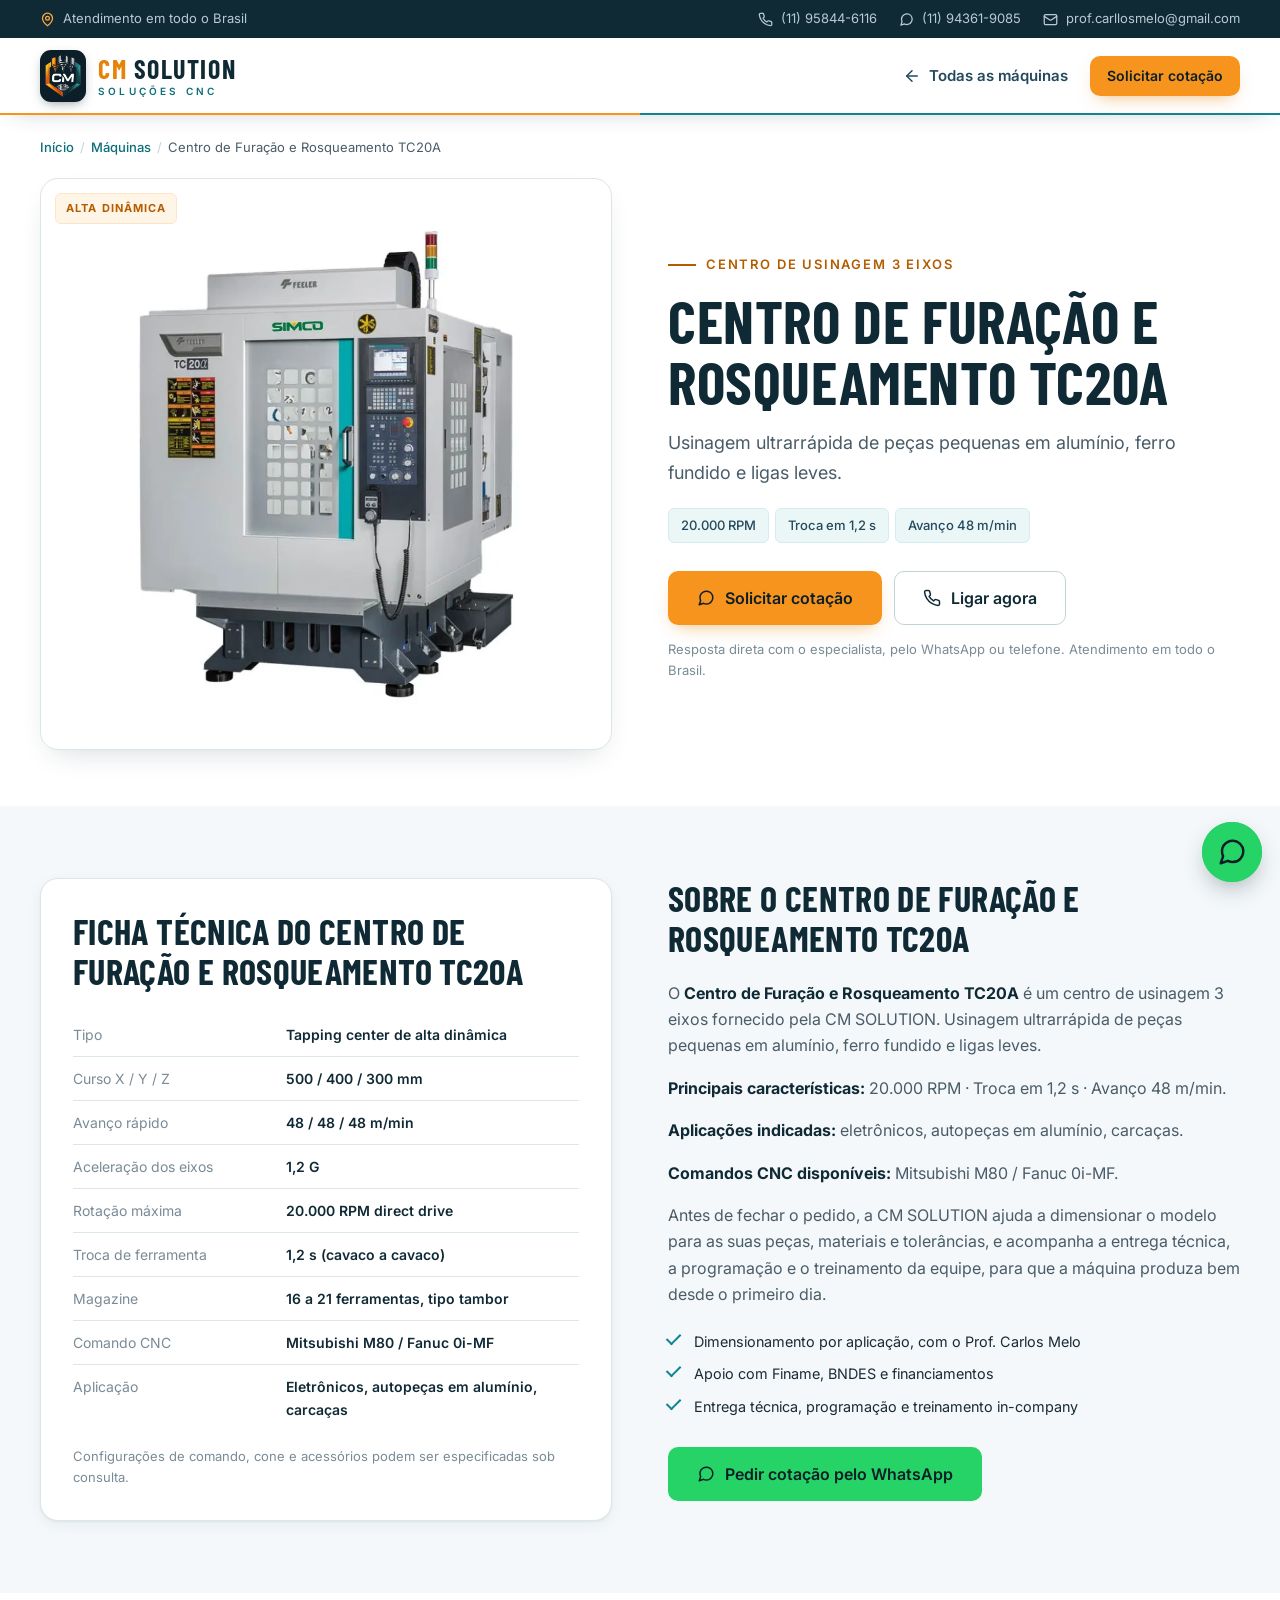
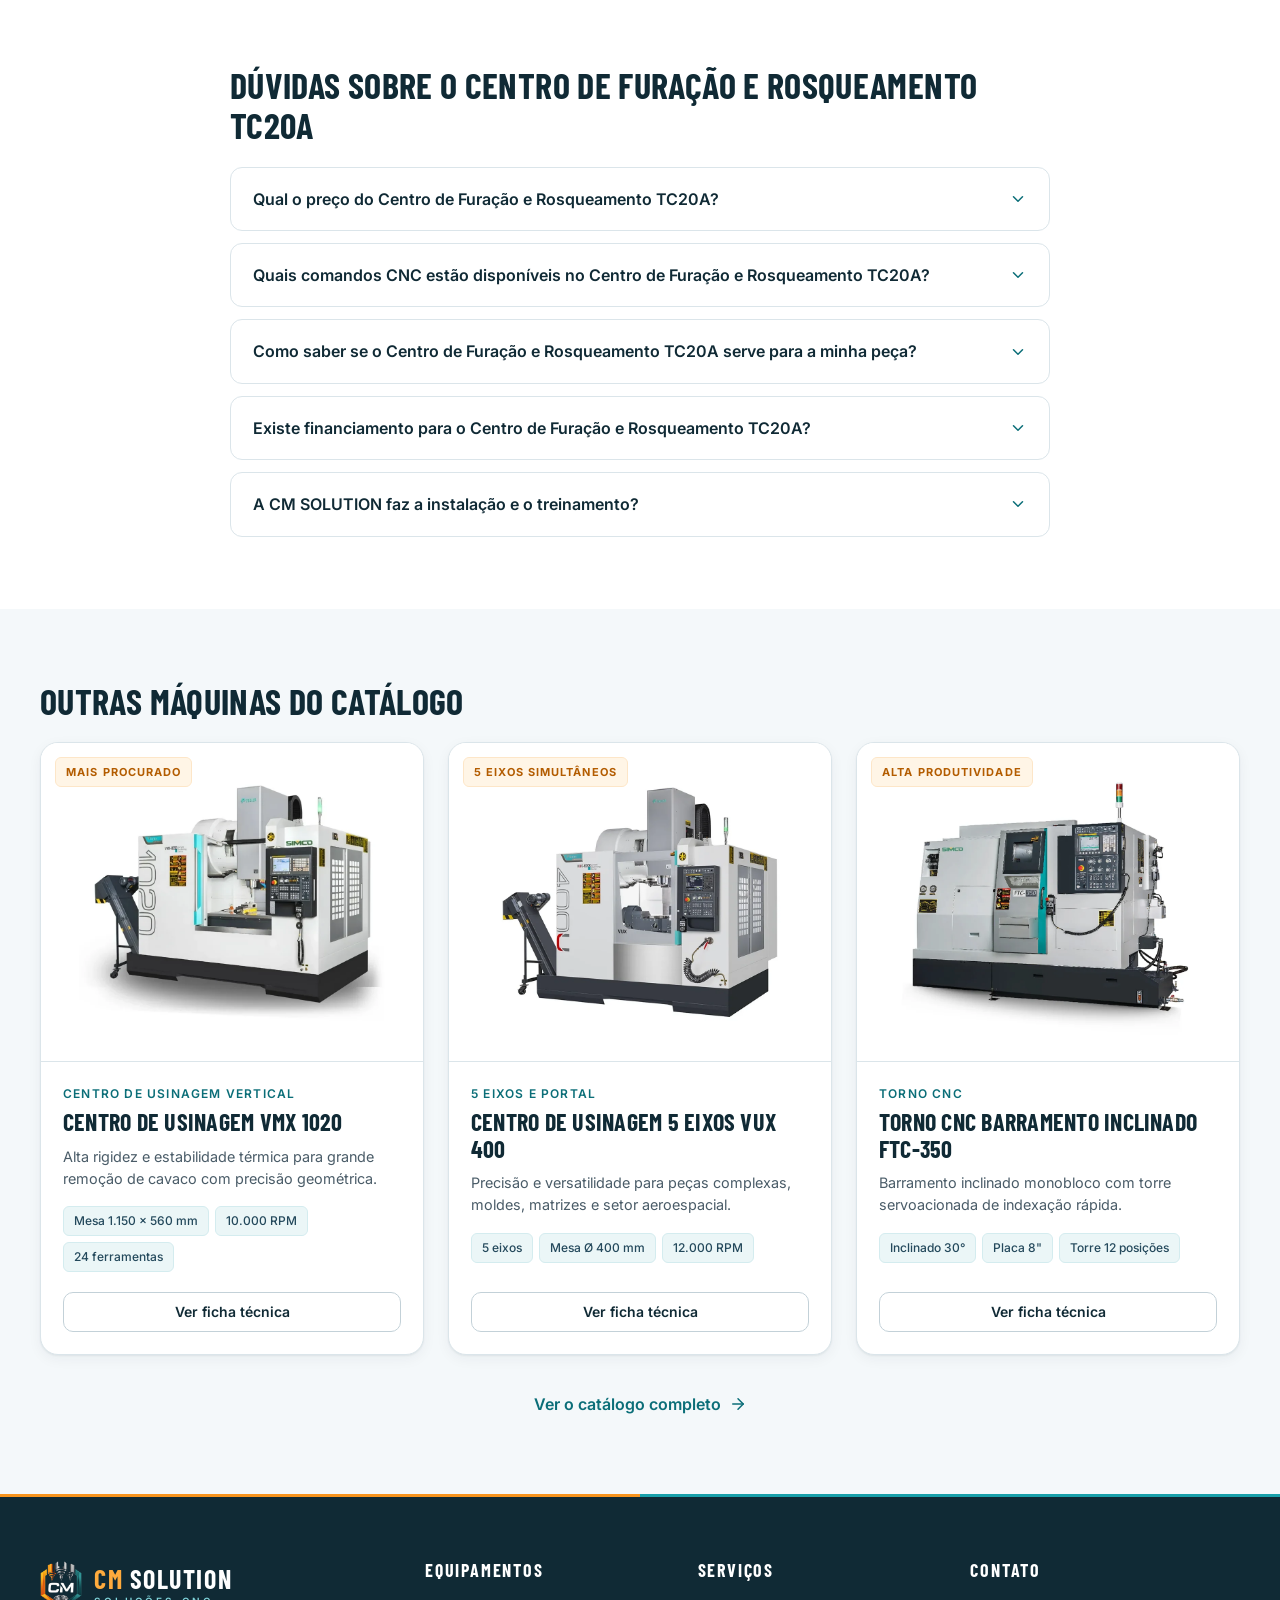
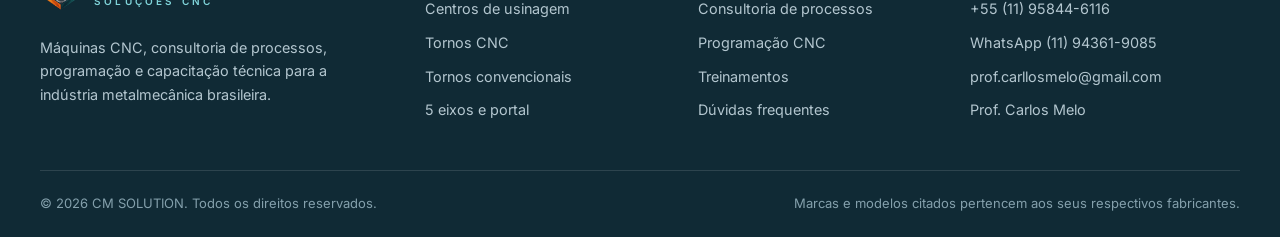
==== maquinas/centro-de-furacao-e-rosqueamento-tc20a.html @ 74f3232a "Adiciona SEO: páginas por máquina, sitemap, robots e canonical - Gera uma página por modelo em /maqu" ====
<!DOCTYPE html>
<html lang="pt-BR">
<head>
  <meta charset="utf-8">
  <meta name="viewport" content="width=device-width, initial-scale=1">
  <title>Centro de Furação e Rosqueamento TC20A: ficha técnica e cotação | CM SOLUTION</title>
  <meta name="description" content="Centro de Furação e Rosqueamento TC20A: Usinagem ultrarrápida de peças pequenas em alumínio, ferro fundido e ligas leves. 20.000 RPM, Troca em 1,2 s, Avanço…">
  <meta name="robots" content="index, follow, max-image-preview:large">
  <meta name="theme-color" content="#102A35">
  <link rel="canonical" href="https://cam-2-iota.vercel.app/maquinas/centro-de-furacao-e-rosqueamento-tc20a">

  <meta property="og:type" content="website">
  <meta property="og:locale" content="pt_BR">
  <meta property="og:site_name" content="CM SOLUTION">
  <meta property="og:url" content="https://cam-2-iota.vercel.app/maquinas/centro-de-furacao-e-rosqueamento-tc20a">
  <meta property="og:title" content="Centro de Furação e Rosqueamento TC20A: ficha técnica e cotação | CM SOLUTION">
  <meta property="og:description" content="Centro de Furação e Rosqueamento TC20A: Usinagem ultrarrápida de peças pequenas em alumínio, ferro fundido e ligas leves. 20.000 RPM, Troca em 1,2 s, Avanço…">
  <meta property="og:image" content="https://cam-2-iota.vercel.app/assets/img/brand/og-image.jpg">
  <meta property="og:image:width" content="1200">
  <meta property="og:image:height" content="630">
  <meta property="og:image:alt" content="Centro de Furação e Rosqueamento TC20A — CM SOLUTION">
  <meta name="twitter:card" content="summary_large_image">

  <link rel="icon" type="image/png" sizes="64x64" href="/assets/img/brand/favicon-64.png">
  <link rel="apple-touch-icon" href="/assets/img/brand/favicon.png">

  <link rel="preconnect" href="https://fonts.googleapis.com">
  <link rel="preconnect" href="https://fonts.gstatic.com" crossorigin>
  <link href="https://fonts.googleapis.com/css2?family=Barlow+Condensed:wght@600;700&family=Inter:wght@400;500;600;700&display=swap" rel="stylesheet">
  <link rel="stylesheet" href="/assets/css/style.css">
  <link rel="stylesheet" href="/assets/css/machine.css">

  <script type="application/ld+json">
{
  "@context": "https://schema.org",
  "@graph": [
    {
      "@type": "WebPage",
      "@id": "https://cam-2-iota.vercel.app/maquinas/centro-de-furacao-e-rosqueamento-tc20a#pagina",
      "url": "https://cam-2-iota.vercel.app/maquinas/centro-de-furacao-e-rosqueamento-tc20a",
      "name": "Centro de Furação e Rosqueamento TC20A: ficha técnica e cotação | CM SOLUTION",
      "description": "Centro de Furação e Rosqueamento TC20A: Usinagem ultrarrápida de peças pequenas em alumínio, ferro fundido e ligas leves. 20.000 RPM, Troca em 1,2 s, Avanço…",
      "inLanguage": "pt-BR",
      "isPartOf": {
        "@id": "https://cam-2-iota.vercel.app/#site"
      },
      "primaryImageOfPage": {
        "@type": "ImageObject",
        "url": "https://cam-2-iota.vercel.app/assets/img/machines/tc20a.webp",
        "caption": "Centro de Furação e Rosqueamento TC20A"
      },
      "breadcrumb": {
        "@id": "https://cam-2-iota.vercel.app/maquinas/centro-de-furacao-e-rosqueamento-tc20a#migalhas"
      }
    },
    {
      "@type": "BreadcrumbList",
      "@id": "https://cam-2-iota.vercel.app/maquinas/centro-de-furacao-e-rosqueamento-tc20a#migalhas",
      "itemListElement": [
        {
          "@type": "ListItem",
          "position": 1,
          "name": "Início",
          "item": "https://cam-2-iota.vercel.app/"
        },
        {
          "@type": "ListItem",
          "position": 2,
          "name": "Máquinas",
          "item": "https://cam-2-iota.vercel.app/#maquinas"
        },
        {
          "@type": "ListItem",
          "position": 3,
          "name": "Centro de Furação e Rosqueamento TC20A",
          "item": "https://cam-2-iota.vercel.app/maquinas/centro-de-furacao-e-rosqueamento-tc20a"
        }
      ]
    }
  ]
}
  </script>
</head>
<body>

  <svg width="0" height="0" style="position:absolute" aria-hidden="true" focusable="false">
    <defs>
      <symbol id="i-phone" viewBox="0 0 24 24"><path d="M22 16.92v3a2 2 0 0 1-2.18 2 19.79 19.79 0 0 1-8.63-3.07 19.5 19.5 0 0 1-6-6 19.79 19.79 0 0 1-3.07-8.67A2 2 0 0 1 4.11 2h3a2 2 0 0 1 2 1.72 12.84 12.84 0 0 0 .7 2.81 2 2 0 0 1-.45 2.11L8.09 9.91a16 16 0 0 0 6 6l1.27-1.27a2 2 0 0 1 2.11-.45 12.84 12.84 0 0 0 2.81.7A2 2 0 0 1 22 16.92z"/></symbol>
      <symbol id="i-mail" viewBox="0 0 24 24"><rect x="2" y="4" width="20" height="16" rx="2"/><path d="m22 7-8.97 5.7a1.94 1.94 0 0 1-2.06 0L2 7"/></symbol>
      <symbol id="i-chat" viewBox="0 0 24 24"><path d="M21 11.5a8.38 8.38 0 0 1-.9 3.8 8.5 8.5 0 0 1-7.6 4.7 8.38 8.38 0 0 1-3.8-.9L3 21l1.9-5.7a8.38 8.38 0 0 1-.9-3.8 8.5 8.5 0 0 1 4.7-7.6 8.38 8.38 0 0 1 3.8-.9h.5a8.48 8.48 0 0 1 8 8v.5z"/></symbol>
      <symbol id="i-arrow-right" viewBox="0 0 24 24"><line x1="5" y1="12" x2="19" y2="12"/><polyline points="12 5 19 12 12 19"/></symbol>
      <symbol id="i-arrow-left" viewBox="0 0 24 24"><line x1="19" y1="12" x2="5" y2="12"/><polyline points="12 19 5 12 12 5"/></symbol>
      <symbol id="i-arrow-up-right" viewBox="0 0 24 24"><line x1="7" y1="17" x2="17" y2="7"/><polyline points="7 7 17 7 17 17"/></symbol>
      <symbol id="i-check" viewBox="0 0 24 24"><polyline points="20 6 9 17 4 12"/></symbol>
      <symbol id="i-pin" viewBox="0 0 24 24"><path d="M20 10c0 6-8 12-8 12s-8-6-8-12a8 8 0 0 1 16 0Z"/><circle cx="12" cy="10" r="3"/></symbol>
      <symbol id="i-chevron-down" viewBox="0 0 24 24"><polyline points="6 9 12 15 18 9"/></symbol>
    </defs>
  </svg>

  <a class="skip-link" href="#conteudo">Ir para o conteúdo</a>

  <div class="topbar">
    <div class="container topbar__inner">
      <p class="topbar__tag"><svg class="icon"><use href="#i-pin"/></svg> Atendimento em todo o Brasil</p>
      <div class="topbar__links">
        <a href="tel:+5511958446116"><svg class="icon"><use href="#i-phone"/></svg> (11) 95844-6116</a>
        <a href="https://wa.me/5511943619085" target="_blank" rel="noopener"><svg class="icon"><use href="#i-chat"/></svg> (11) 94361-9085</a>
        <a href="mailto:prof.carllosmelo@gmail.com" class="topbar__mail"><svg class="icon"><use href="#i-mail"/></svg> prof.carllosmelo@gmail.com</a>
      </div>
    </div>
  </div>

  <header class="header is-scrolled">
    <div class="container header__inner">
      <a href="/" class="brand" aria-label="CM SOLUTION — página inicial">
          <img src="/assets/img/brand/logo-cm.png" alt="" class="brand__mark" width="42" height="49">
          <span class="brand__text">
            <span class="brand__name"><b>CM</b> SOLUTION</span>
            <span class="brand__sub">Soluções CNC</span>
          </span>
        </a>
      <div class="mp-header__actions">
        <a href="/#maquinas" class="mp-header__back"><svg class="icon"><use href="#i-arrow-left"/></svg> Todas as máquinas</a>
        <a href="https://wa.me/5511943619085?text=Ol%C3%A1!%20Vim%20pelo%20site%20da%20CM%20SOLUTION%20e%20gostaria%20de%20uma%20cota%C3%A7%C3%A3o%20do%20Centro%20de%20Fura%C3%A7%C3%A3o%20e%20Rosqueamento%20TC20A." target="_blank" rel="noopener" class="btn btn--primary btn--sm">Solicitar cotação</a>
      </div>
    </div>
  </header>

  <main id="conteudo">

    <section class="mp-hero">
      <div class="container">
        <nav class="crumbs" aria-label="Você está em">
          <ol>
            <li><a href="/">Início</a></li>
            <li><a href="/#maquinas">Máquinas</a></li>
            <li aria-current="page">Centro de Furação e Rosqueamento TC20A</li>
          </ol>
        </nav>

        <div class="mp-hero__grid">
          <div class="mp-hero__media">
            <span class="mc__badge">Alta dinâmica</span>
            <img src="/assets/img/machines/tc20a.webp" alt="Centro de Furação e Rosqueamento TC20A" width="900" height="900" fetchpriority="high">
          </div>

          <div class="mp-hero__info">
            <p class="eyebrow">Centro de usinagem 3 eixos</p>
            <h1 class="mp-title">Centro de Furação e Rosqueamento TC20A</h1>
            <p class="mp-lead">Usinagem ultrarrápida de peças pequenas em alumínio, ferro fundido e ligas leves.</p>
            <ul class="mc__chips mp-chips"><li>20.000 RPM</li><li>Troca em 1,2 s</li><li>Avanço 48 m/min</li></ul>

            <div class="mp-actions">
              <a href="https://wa.me/5511943619085?text=Ol%C3%A1!%20Vim%20pelo%20site%20da%20CM%20SOLUTION%20e%20gostaria%20de%20uma%20cota%C3%A7%C3%A3o%20do%20Centro%20de%20Fura%C3%A7%C3%A3o%20e%20Rosqueamento%20TC20A." target="_blank" rel="noopener" class="btn btn--primary btn--lg"><svg class="icon"><use href="#i-chat"/></svg> Solicitar cotação</a>
              <a href="tel:+5511958446116" class="btn btn--ghost btn--lg"><svg class="icon"><use href="#i-phone"/></svg> Ligar agora</a>
            </div>
            <p class="mp-note">Resposta direta com o especialista, pelo WhatsApp ou telefone. Atendimento em todo o Brasil.</p>
          </div>
        </div>
      </div>
    </section>

    <section class="section section--light mp-section">
      <div class="container mp-cols">
        <div class="mp-specs">
          <h2 class="mp-h2">Ficha técnica do Centro de Furação e Rosqueamento TC20A</h2>
          <table class="specs mp-table">
            <caption class="sr-only">Especificações técnicas do Centro de Furação e Rosqueamento TC20A</caption>
            <tbody>
              <tr><th scope="row">Tipo</th><td>Tapping center de alta dinâmica</td></tr>
              <tr><th scope="row">Curso X / Y / Z</th><td>500 / 400 / 300 mm</td></tr>
              <tr><th scope="row">Avanço rápido</th><td>48 / 48 / 48 m/min</td></tr>
              <tr><th scope="row">Aceleração dos eixos</th><td>1,2 G</td></tr>
              <tr><th scope="row">Rotação máxima</th><td>20.000 RPM direct drive</td></tr>
              <tr><th scope="row">Troca de ferramenta</th><td>1,2 s (cavaco a cavaco)</td></tr>
              <tr><th scope="row">Magazine</th><td>16 a 21 ferramentas, tipo tambor</td></tr>
              <tr><th scope="row">Comando CNC</th><td>Mitsubishi M80 / Fanuc 0i-MF</td></tr>
              <tr><th scope="row">Aplicação</th><td>Eletrônicos, autopeças em alumínio, carcaças</td></tr>
            </tbody>
          </table>
          <p class="mp-note">Configurações de comando, cone e acessórios podem ser especificadas sob consulta.</p>
        </div>

        <div class="mp-about">
          <h2 class="mp-h2">Sobre o Centro de Furação e Rosqueamento TC20A</h2>
          <p>O <strong>Centro de Furação e Rosqueamento TC20A</strong> é um centro de usinagem 3 eixos fornecido pela CM SOLUTION. Usinagem ultrarrápida de peças pequenas em alumínio, ferro fundido e ligas leves.</p>
          <p><strong>Principais características:</strong> 20.000 RPM · Troca em 1,2 s · Avanço 48 m/min.</p>
          <p><strong>Aplicações indicadas:</strong> eletrônicos, autopeças em alumínio, carcaças.</p>
          <p><strong>Comandos CNC disponíveis:</strong> Mitsubishi M80 / Fanuc 0i-MF.</p>
          <p>Antes de fechar o pedido, a CM SOLUTION ajuda a dimensionar o modelo para as suas peças, materiais e tolerâncias, e acompanha a entrega técnica, a programação e o treinamento da equipe, para que a máquina produza bem desde o primeiro dia.</p>
          <ul class="ticks mp-ticks">
            <li>Dimensionamento por aplicação, com o Prof. Carlos Melo</li>
            <li>Apoio com Finame, BNDES e financiamentos</li>
            <li>Entrega técnica, programação e treinamento in-company</li>
          </ul>
          <a href="https://wa.me/5511943619085?text=Ol%C3%A1!%20Vim%20pelo%20site%20da%20CM%20SOLUTION%20e%20gostaria%20de%20uma%20cota%C3%A7%C3%A3o%20do%20Centro%20de%20Fura%C3%A7%C3%A3o%20e%20Rosqueamento%20TC20A." target="_blank" rel="noopener" class="btn btn--whatsapp btn--lg"><svg class="icon"><use href="#i-chat"/></svg> Pedir cotação pelo WhatsApp</a>
        </div>
      </div>
    </section>

    <section class="section section--white mp-section">
      <div class="container container--narrow">
        <h2 class="mp-h2">Dúvidas sobre o Centro de Furação e Rosqueamento TC20A</h2>
        <div class="mp-faq">
          <details>
            <summary><span>Qual o preço do Centro de Furação e Rosqueamento TC20A?</span><svg class="icon"><use href="#i-chevron-down"/></svg></summary>
            <p>O valor depende do comando CNC, dos acessórios e das condições comerciais escolhidas. Peça a cotação pelo WhatsApp e enviamos a proposta para a configuração que você precisa.</p>
          </details>
          <details>
            <summary><span>Quais comandos CNC estão disponíveis no Centro de Furação e Rosqueamento TC20A?</span><svg class="icon"><use href="#i-chevron-down"/></svg></summary>
            <p>Mitsubishi M80 / Fanuc 0i-MF. Ajudamos a escolher o comando mais adequado à sua aplicação e à equipe que vai operar a máquina.</p>
          </details>
          <details>
            <summary><span>Como saber se o Centro de Furação e Rosqueamento TC20A serve para a minha peça?</span><svg class="icon"><use href="#i-chevron-down"/></svg></summary>
            <p>Envie o tamanho e o peso da peça, o material e as tolerâncias. Analisamos o seu portfólio e indicamos se este é o modelo ideal ou se outro do catálogo atende melhor.</p>
          </details>
          <details>
            <summary><span>Existe financiamento para o Centro de Furação e Rosqueamento TC20A?</span><svg class="icon"><use href="#i-chevron-down"/></svg></summary>
            <p>Auxiliamos no direcionamento para linhas como Finame, Cartão BNDES e leasing, conforme as condições vigentes.</p>
          </details>
          <details>
            <summary><span>A CM SOLUTION faz a instalação e o treinamento?</span><svg class="icon"><use href="#i-chevron-down"/></svg></summary>
            <p>Sim. Orientamos a infraestrutura civil e elétrica, acompanhamos o nivelamento e fazemos a entrega técnica presencial, usinando a primeira peça de validação. Também oferecemos treinamento de operação e programação para a sua equipe.</p>
          </details>
        </div>
      </div>
    </section>

    <section class="section section--light mp-section">
      <div class="container">
        <h2 class="mp-h2">Outras máquinas do catálogo</h2>
        <div class="mp-related">
        <article class="mc">
          <a class="mc__media" href="/maquinas/centro-de-usinagem-vmx-1020" aria-label="Ver Centro de Usinagem VMX 1020">
            <span class="mc__badge">Mais procurado</span>
            <img src="/assets/img/machines/vmx1020.webp" alt="Centro de Usinagem VMX 1020" loading="lazy" width="900" height="900">
          </a>
          <div class="mc__body">
            <p class="mc__cat">Centro de usinagem vertical</p>
            <h3 class="mc__name"><a href="/maquinas/centro-de-usinagem-vmx-1020">Centro de Usinagem VMX 1020</a></h3>
            <p class="mc__tag">Alta rigidez e estabilidade térmica para grande remoção de cavaco com precisão geométrica.</p>
            <ul class="mc__chips"><li>Mesa 1.150 × 560 mm</li><li>10.000 RPM</li><li>24 ferramentas</li></ul>
            <div class="mc__actions">
              <a class="btn btn--outline btn--sm" href="/maquinas/centro-de-usinagem-vmx-1020">Ver ficha técnica</a>
            </div>
          </div>
        </article>
        <article class="mc">
          <a class="mc__media" href="/maquinas/centro-de-usinagem-5-eixos-vux-400" aria-label="Ver Centro de Usinagem 5 Eixos VUX 400">
            <span class="mc__badge">5 eixos simultâneos</span>
            <img src="/assets/img/machines/vux400.webp" alt="Centro de Usinagem 5 Eixos VUX 400" loading="lazy" width="900" height="900">
          </a>
          <div class="mc__body">
            <p class="mc__cat">5 eixos e portal</p>
            <h3 class="mc__name"><a href="/maquinas/centro-de-usinagem-5-eixos-vux-400">Centro de Usinagem 5 Eixos VUX 400</a></h3>
            <p class="mc__tag">Precisão e versatilidade para peças complexas, moldes, matrizes e setor aeroespacial.</p>
            <ul class="mc__chips"><li>5 eixos</li><li>Mesa Ø 400 mm</li><li>12.000 RPM</li></ul>
            <div class="mc__actions">
              <a class="btn btn--outline btn--sm" href="/maquinas/centro-de-usinagem-5-eixos-vux-400">Ver ficha técnica</a>
            </div>
          </div>
        </article>
        <article class="mc">
          <a class="mc__media" href="/maquinas/torno-cnc-barramento-inclinado-ftc-350" aria-label="Ver Torno CNC Barramento Inclinado FTC-350">
            <span class="mc__badge">Alta produtividade</span>
            <img src="/assets/img/machines/ftc350.webp" alt="Torno CNC Barramento Inclinado FTC-350" loading="lazy" width="900" height="900">
          </a>
          <div class="mc__body">
            <p class="mc__cat">Torno CNC</p>
            <h3 class="mc__name"><a href="/maquinas/torno-cnc-barramento-inclinado-ftc-350">Torno CNC Barramento Inclinado FTC-350</a></h3>
            <p class="mc__tag">Barramento inclinado monobloco com torre servoacionada de indexação rápida.</p>
            <ul class="mc__chips"><li>Inclinado 30°</li><li>Placa 8&quot;</li><li>Torre 12 posições</li></ul>
            <div class="mc__actions">
              <a class="btn btn--outline btn--sm" href="/maquinas/torno-cnc-barramento-inclinado-ftc-350">Ver ficha técnica</a>
            </div>
          </div>
        </article>
        </div>
        <p class="mp-all"><a class="link-btn" href="/#maquinas">Ver o catálogo completo <svg class="icon"><use href="#i-arrow-right"/></svg></a></p>
      </div>
    </section>
  </main>

  <footer class="footer">
    <div class="container footer__grid">
      <div class="footer__brand">
        <a href="/" class="brand" aria-label="CM SOLUTION — página inicial">
          <img src="/assets/img/brand/logo-cm.png" alt="" class="brand__mark" width="42" height="49">
          <span class="brand__text">
            <span class="brand__name"><b>CM</b> SOLUTION</span>
            <span class="brand__sub">Soluções CNC</span>
          </span>
        </a>
        <p>Máquinas CNC, consultoria de processos, programação e capacitação técnica para a indústria metalmecânica brasileira.</p>
      </div>

      <nav class="footer__col" aria-label="Equipamentos">
        <h4>Equipamentos</h4>
        <a href="/#maquinas">Centros de usinagem</a>
        <a href="/#maquinas">Tornos CNC</a>
        <a href="/#maquinas">Tornos convencionais</a>
        <a href="/#maquinas">5 eixos e portal</a>
      </nav>

      <nav class="footer__col" aria-label="Serviços">
        <h4>Serviços</h4>
        <a href="/#servicos">Consultoria de processos</a>
        <a href="/#servicos">Programação CNC</a>
        <a href="/#servicos">Treinamentos</a>
        <a href="/#faq">Dúvidas frequentes</a>
      </nav>

      <div class="footer__col">
        <h4>Contato</h4>
        <a href="tel:+5511958446116">+55 (11) 95844-6116</a>
        <a href="https://wa.me/5511943619085" target="_blank" rel="noopener">WhatsApp (11) 94361-9085</a>
        <a href="mailto:prof.carllosmelo@gmail.com">prof.carllosmelo@gmail.com</a>
        <span>Prof. Carlos Melo</span>
      </div>
    </div>

    <div class="container footer__bottom">
      <p>© 2026 CM SOLUTION. Todos os direitos reservados.</p>
      <p>Marcas e modelos citados pertencem aos seus respectivos fabricantes.</p>
    </div>
  </footer>

  <a href="https://wa.me/5511943619085?text=Ol%C3%A1!%20Vim%20pelo%20site%20da%20CM%20SOLUTION%20e%20gostaria%20de%20uma%20cota%C3%A7%C3%A3o%20do%20Centro%20de%20Fura%C3%A7%C3%A3o%20e%20Rosqueamento%20TC20A." target="_blank" rel="noopener" class="fab fab--wa" aria-label="Falar no WhatsApp sobre o Centro de Furação e Rosqueamento TC20A">
    <svg class="icon icon--xl"><use href="#i-chat"/></svg>
  </a>
</body>
</html>
---- assets/css/style.css ----
/* ==========================================================================
   CM SOLUTION — folha de estilos (tema claro)
   Sumário
   1. Tokens (cores do logotipo)   6. Hero e destaques
   2. Base e utilitários           7. Linhas e catálogo
   3. Botões                       8. Serviços e processo
   4. Topbar e cabeçalho           9. Simulador, sobre, FAQ
   5. Seções                      10. Contato, rodapé, modal, extras
   ========================================================================== */

/* 1. TOKENS ---------------------------------------------------------------- */
:root {
  /* azul-marinho suave (substitui o preto) */
  --navy-950: #0c1f28;
  --navy-900: #102a35;
  --navy-800: #17384a;
  --navy-700: #24495c;

  /* azul-petróleo do logotipo: cor principal */
  --teal-700: #0b6e78;
  --teal-600: #0f8590;
  --teal-500: #18a0aa;
  --teal-300: #7fd3d9;
  --teal-100: #d4ecef;
  --teal-50: #ebf6f7;

  /* laranja do logotipo: destaque e chamadas */
  --orange-500: #f7941d;
  --orange-400: #ffab3d;
  --orange-600: #e58208;
  --orange-700: #b35c00;   /* texto laranja sobre fundo claro (AA) */
  --orange-100: #fde6c8;
  --orange-50: #fff5e6;

  /* superfícies e textos */
  --white: #ffffff;
  --mist: #f4f8fa;
  --mist-2: #eaf1f4;
  --line: #dbe5ea;
  --line-strong: #c3d1d8;
  --text: #1b2b36;
  --text-soft: #4a5c68;
  --text-mute: #7a8b96;
  --wa: #25d366;

  --font-display: "Barlow Condensed", "Arial Narrow", Impact, sans-serif;
  --font-body: "Inter", system-ui, -apple-system, "Segoe UI", Roboto, Arial, sans-serif;

  --radius: 12px;
  --radius-lg: 18px;
  --shadow-sm: 0 1px 2px rgba(16, 42, 53, .06), 0 4px 14px rgba(16, 42, 53, .05);
  --shadow-md: 0 12px 30px -14px rgba(16, 42, 53, .22);
  --shadow-lg: 0 28px 60px -28px rgba(16, 42, 53, .35);

  --gutter: 20px;
  --header-h: 76px;
}

/* 2. BASE ------------------------------------------------------------------ */
*, *::before, *::after { box-sizing: border-box; margin: 0; padding: 0; }
[hidden] { display: none !important; }

html { overflow-x: clip; scroll-behavior: smooth; scroll-padding-top: calc(var(--header-h) + 12px); -webkit-text-size-adjust: 100%; }

body {
  font-family: var(--font-body);
  font-size: 1rem;
  line-height: 1.65;
  color: var(--text);
  background: var(--white);
  -webkit-font-smoothing: antialiased;
  overflow-x: clip;
}
body.is-locked { overflow: hidden; }

img { display: block; max-width: 100%; height: auto; }
a { color: inherit; text-decoration: none; }
ul, ol { list-style: none; }
button, input, select, textarea { font: inherit; color: inherit; }
button { cursor: pointer; background: none; border: 0; }
h1, h2, h3, h4 { line-height: 1.1; }

:focus-visible { outline: 3px solid var(--teal-500); outline-offset: 3px; border-radius: 4px; }

.container { width: min(1200px, 100% - var(--gutter) * 2); margin-inline: auto; }
.container--narrow { width: min(820px, 100% - var(--gutter) * 2); }

.icon { width: 18px; height: 18px; flex: none; fill: none; stroke: currentColor; stroke-width: 2; stroke-linecap: round; stroke-linejoin: round; }
.icon--lg { width: 22px; height: 22px; }
.icon--xl { width: 30px; height: 30px; }

.sr-only { position: absolute; width: 1px; height: 1px; overflow: hidden; clip: rect(0 0 0 0); white-space: nowrap; }
.skip-link { position: absolute; left: 12px; top: -60px; z-index: 200; background: var(--orange-500); color: var(--navy-950); padding: 10px 16px; border-radius: 8px; font-weight: 600; }
.skip-link:focus { top: 12px; }

.eyebrow {
  display: inline-flex; align-items: center; gap: 10px;
  font-size: .8125rem; font-weight: 600; letter-spacing: .14em; text-transform: uppercase;
  color: var(--orange-700);
}
.eyebrow::before { content: ""; width: 28px; height: 2px; background: currentColor; }

.h2 {
  font-family: var(--font-display); font-weight: 700; text-transform: uppercase; letter-spacing: .01em;
  font-size: clamp(2rem, 1.4rem + 2.6vw, 3.25rem); color: var(--navy-900); margin-top: 12px;
}
.h2 span { color: var(--teal-700); }

.lead { font-size: 1.0625rem; color: var(--text-soft); max-width: 56ch; }

/* 3. BOTÕES ---------------------------------------------------------------- */
.btn {
  display: inline-flex; align-items: center; justify-content: center; gap: 10px;
  min-height: 48px; padding: 0 22px; border-radius: 10px; border: 1.5px solid transparent;
  font-weight: 600; font-size: .9375rem; line-height: 1; white-space: nowrap;
  transition: background-color .2s, border-color .2s, color .2s, transform .2s, box-shadow .2s;
}
.btn:active { transform: translateY(1px); }
.btn--lg { min-height: 54px; padding: 0 28px; font-size: 1rem; }
.btn--sm { min-height: 40px; padding: 0 16px; font-size: .875rem; }
.btn--block { width: 100%; }

.btn--primary { background: var(--orange-500); color: var(--navy-950); box-shadow: 0 8px 18px -8px rgba(229, 130, 8, .55); }
.btn--primary:hover { background: var(--orange-400); }

.btn--ghost { border-color: var(--line-strong); color: var(--navy-900); background: var(--white); }
.btn--ghost:hover { border-color: var(--teal-600); color: var(--teal-700); }

.btn--outline { border-color: var(--line-strong); color: var(--navy-900); background: var(--white); }
.btn--outline:hover { border-color: var(--teal-600); color: var(--teal-700); background: var(--teal-50); }

.btn--whatsapp { background: var(--wa); color: var(--navy-950); }
.btn--whatsapp:hover { background: #3ee17c; }

.link-btn { display: inline-flex; align-items: center; gap: 8px; font-weight: 600; color: var(--teal-700); padding: 4px 0; border-bottom: 1.5px solid transparent; transition: border-color .2s, color .2s; }
.link-btn:hover { border-color: var(--teal-700); }

/* 4. TOPBAR E CABEÇALHO ---------------------------------------------------- */
.topbar { background: var(--navy-900); color: #b8cad3; font-size: .8125rem; }
.topbar__inner { display: flex; justify-content: space-between; align-items: center; gap: 16px; min-height: 38px; }
.topbar__tag, .topbar__links a { display: inline-flex; align-items: center; gap: 8px; }
.topbar__tag .icon { color: var(--orange-400); width: 15px; height: 15px; }
.topbar__links { display: flex; gap: 22px; }
.topbar__links a { white-space: nowrap; }
.topbar__links a:hover { color: var(--white); }
.topbar__links .icon { width: 15px; height: 15px; }

.header { position: sticky; top: 0; z-index: 100; background: rgba(255, 255, 255, .94); backdrop-filter: blur(12px); -webkit-backdrop-filter: blur(12px); border-bottom: 1px solid var(--line); transition: box-shadow .3s; }
.header.is-scrolled { box-shadow: 0 8px 24px -14px rgba(16, 42, 53, .3); }
.header::after { content: ""; position: absolute; left: 0; right: 0; bottom: -1px; height: 2px; background: linear-gradient(90deg, var(--orange-500) 0 50%, var(--teal-600) 50% 100%); opacity: 0; transition: opacity .3s; }
.header.is-scrolled::after { opacity: 1; }
.header__inner { display: flex; align-items: center; justify-content: space-between; min-height: var(--header-h); gap: 24px; }

.brand { display: inline-flex; align-items: center; gap: 12px; }
/* o logotipo original tem fundo preto: fica num selo escuro sobre o cabeçalho claro */
.brand__mark { width: 46px; height: auto; padding: 5px; background: var(--navy-950); border-radius: 11px; box-shadow: 0 4px 12px -4px rgba(12, 31, 40, .5); }
.brand__text { display: flex; flex-direction: column; line-height: 1; }
.brand__name { font-family: var(--font-display); font-weight: 700; font-size: 1.625rem; letter-spacing: .06em; color: var(--navy-900); }
.brand__name b { color: var(--orange-600); font-weight: 700; }
.brand__sub { font-size: .625rem; letter-spacing: .32em; text-transform: uppercase; color: var(--teal-700); margin-top: 4px; font-weight: 600; }

.nav { display: flex; align-items: center; gap: 4px; }
.nav__link { position: relative; padding: 10px 14px; font-size: .9375rem; font-weight: 500; color: var(--text-soft); transition: color .2s; }
.nav__link::after { content: ""; position: absolute; left: 14px; right: 14px; bottom: 4px; height: 2px; background: var(--orange-500); transform: scaleX(0); transform-origin: left; transition: transform .25s; }
.nav__link:hover, .nav__link.is-active { color: var(--navy-900); }
.nav__link:hover::after, .nav__link.is-active::after { transform: scaleX(1); }
.nav__cta { margin-left: 14px; min-height: 42px; padding: 0 18px; font-size: .875rem; }

.burger { display: none; width: 46px; height: 46px; border-radius: 10px; border: 1px solid var(--line-strong); color: var(--navy-900); align-items: center; justify-content: center; }
.burger__close { display: none; }
.burger[aria-expanded="true"] .burger__open { display: none; }
.burger[aria-expanded="true"] .burger__close { display: block; }

/* 5. SEÇÕES ---------------------------------------------------------------- */
.section { padding: 96px 0; position: relative; }
.section--white { background: var(--white); }
.section--light { background: var(--mist); }
.section--tint { background: var(--teal-50); }

.section-head { margin-bottom: 48px; }
.section-head .lead { margin-top: 16px; }
.section-head--split { display: grid; grid-template-columns: 1.2fr 1fr; gap: 48px; align-items: end; }
.section-head--split .lead { margin-top: 0; justify-self: end; }
.section-head--center { text-align: center; }
.section-head--center .lead { margin-inline: auto; }

/* 6. HERO E DESTAQUES ------------------------------------------------------ */
.hero {
  position: relative; overflow: hidden; color: var(--text);
  background:
    radial-gradient(800px 460px at 90% 0%, rgba(24, 160, 170, .16), transparent 62%),
    radial-gradient(700px 420px at 0% 100%, rgba(247, 148, 29, .13), transparent 62%),
    linear-gradient(180deg, #eef6f8 0%, #f8fbfc 100%);
  padding: 72px 0 140px;
}
.hero::before { /* malha técnica discreta */
  content: ""; position: absolute; inset: 0; pointer-events: none;
  background-image: linear-gradient(rgba(16, 42, 53, .06) 1px, transparent 1px), linear-gradient(90deg, rgba(16, 42, 53, .06) 1px, transparent 1px);
  background-size: 64px 64px;
  -webkit-mask-image: radial-gradient(ellipse at 75% 40%, #000 0%, transparent 70%);
  mask-image: radial-gradient(ellipse at 75% 40%, #000 0%, transparent 70%);
}
.hero__grid { position: relative; display: grid; grid-template-columns: 1.05fr 1fr; gap: 64px; align-items: center; }
.hero__title { font-family: var(--font-display); font-weight: 700; text-transform: uppercase; letter-spacing: .005em; font-size: clamp(2.6rem, 1.6rem + 4.2vw, 5rem); line-height: 1; margin: 18px 0 22px; color: var(--navy-900); }
.hero__title span { color: var(--teal-700); }
.hero__lead { color: var(--text-soft); font-size: 1.125rem; max-width: 52ch; }
.hero__actions { display: flex; flex-wrap: wrap; gap: 14px; margin: 34px 0 30px; }
.hero__proof { display: flex; flex-wrap: wrap; gap: 10px 26px; font-size: .9375rem; color: var(--text-soft); }
.hero__proof li { display: inline-flex; align-items: center; gap: 8px; }
.hero__proof .icon { color: var(--teal-600); stroke-width: 2.6; }

.hero__visual { position: relative; padding: 18px; }
.hero__visual::before, .hero__visual::after { content: ""; position: absolute; width: 90px; height: 90px; pointer-events: none; }
.hero__visual::before { top: 0; left: 0; border-top: 3px solid var(--orange-500); border-left: 3px solid var(--orange-500); border-top-left-radius: 14px; }
.hero__visual::after { right: 0; bottom: 0; border-bottom: 3px solid var(--teal-600); border-right: 3px solid var(--teal-600); border-bottom-right-radius: 14px; }

.showcase { position: relative; background: var(--white); border-radius: var(--radius-lg); overflow: hidden; box-shadow: var(--shadow-lg); border: 1px solid var(--line); cursor: pointer; }
.showcase img { width: 100%; aspect-ratio: 1 / .86; object-fit: contain; padding: 8px 12px 0; transition: transform .5s cubic-bezier(.2, .7, .2, 1); }
.showcase:hover img { transform: scale(1.03); }
.showcase__tag { position: absolute; top: 16px; left: 16px; z-index: 2; background: var(--orange-50); color: var(--orange-700); border: 1px solid var(--orange-100); font-size: .6875rem; font-weight: 700; letter-spacing: .14em; text-transform: uppercase; padding: 6px 12px; border-radius: 6px; }
.showcase__caption { padding: 18px 24px 20px; background: var(--white); border-top: 1px solid var(--line); }
.showcase__caption strong { display: block; font-family: var(--font-display); font-size: 1.5rem; line-height: 1.1; letter-spacing: .02em; text-transform: uppercase; color: var(--navy-900); }
.showcase__caption > div > span { display: block; margin-top: 2px; font-size: .8125rem; color: var(--text-mute); }
.showcase__specs { display: grid; grid-template-columns: repeat(3, 1fr); gap: 12px; margin-top: 16px; padding: 14px 16px; background: var(--mist); border-radius: 10px; }
.showcase__specs dt { font-size: .6875rem; text-transform: uppercase; letter-spacing: .1em; color: var(--text-mute); }
.showcase__specs dd { font-weight: 600; font-size: .9375rem; color: var(--teal-700); white-space: nowrap; }

/* números */
.facts { position: relative; z-index: 5; margin-top: -72px; }
.facts__grid { display: grid; grid-template-columns: repeat(4, 1fr); background: var(--white); border-radius: var(--radius-lg); box-shadow: var(--shadow-lg); overflow: hidden; border: 1px solid var(--line); border-top: 3px solid var(--orange-500); }
.facts__grid li { padding: 28px 28px 26px; border-right: 1px solid var(--line); }
.facts__grid li:last-child { border-right: 0; }
.facts__grid strong { display: block; font-family: var(--font-display); font-size: 2rem; text-transform: uppercase; letter-spacing: .01em; color: var(--navy-900); line-height: 1.05; }
.facts__grid li:nth-child(even) strong { color: var(--teal-700); }
.facts__grid span { display: block; margin-top: 8px; font-size: .875rem; color: var(--text-soft); line-height: 1.5; }

/* 7. LINHAS E CATÁLOGO ----------------------------------------------------- */
#linhas { padding-top: 120px; }
.lines { display: grid; grid-template-columns: repeat(3, 1fr); gap: 20px; }
.line { position: relative; display: block; text-align: left; overflow: hidden; border-radius: var(--radius-lg); background: var(--navy-900); aspect-ratio: 4 / 4.2; box-shadow: var(--shadow-md); }
.line img { position: absolute; inset: 0; width: 100%; height: 100%; object-fit: cover; transition: transform .6s cubic-bezier(.2, .7, .2, 1); }
.line::after { content: ""; position: absolute; inset: 0; background: linear-gradient(to top, rgba(12, 31, 40, .9) 0%, rgba(12, 31, 40, .3) 45%, rgba(12, 31, 40, 0) 70%); }
.line:hover img { transform: scale(1.06); }
.line__body { position: absolute; z-index: 2; left: 0; right: 0; bottom: 0; padding: 24px; display: flex; flex-direction: column; gap: 6px; color: var(--white); }
.line__body strong { font-family: var(--font-display); font-size: 1.75rem; text-transform: uppercase; letter-spacing: .02em; line-height: 1; }
.line__count { font-size: .75rem; font-weight: 600; letter-spacing: .14em; text-transform: uppercase; color: var(--orange-400); }
.line__more { display: inline-flex; align-items: center; gap: 8px; font-size: .875rem; font-weight: 600; color: var(--teal-300); margin-top: 4px; }
.line__more .icon { transition: transform .2s; }
.line:hover .line__more .icon { transform: translateX(4px); }

.toolbar { display: flex; justify-content: space-between; align-items: center; gap: 20px; margin-bottom: 14px; }
.chips { display: flex; flex-wrap: wrap; gap: 8px; }
.chip { min-height: 40px; padding: 0 16px; border-radius: 999px; border: 1.5px solid var(--line-strong); font-size: .875rem; font-weight: 500; color: var(--text-soft); background: var(--white); transition: all .2s; }
.chip:hover { border-color: var(--teal-600); color: var(--teal-700); }
.chip.is-active { background: var(--teal-700); border-color: var(--teal-700); color: var(--white); }

.search { position: relative; flex: 0 1 300px; display: block; }
.search .icon { position: absolute; left: 14px; top: 50%; transform: translateY(-50%); color: var(--text-mute); pointer-events: none; }
.search input { width: 100%; min-height: 44px; padding: 0 14px 0 42px; border: 1.5px solid var(--line-strong); border-radius: 10px; background: var(--white); font-size: .9375rem; transition: border-color .2s, box-shadow .2s; }
.search input:focus { outline: none; border-color: var(--teal-600); box-shadow: 0 0 0 4px rgba(24, 160, 170, .15); }

.result-count { font-size: .8125rem; color: var(--text-mute); margin: 18px 0 18px; }

.grid { display: grid; grid-template-columns: repeat(3, 1fr); gap: 24px; }
.mc { display: flex; flex-direction: column; background: var(--white); border: 1px solid var(--line); border-radius: var(--radius-lg); overflow: hidden; box-shadow: var(--shadow-sm); transition: transform .3s cubic-bezier(.2, .7, .2, 1), box-shadow .3s, border-color .3s; }
.mc:hover { transform: translateY(-6px); box-shadow: var(--shadow-lg); border-color: var(--teal-300); }
.mc__media { position: relative; display: block; width: 100%; aspect-ratio: 6 / 5; background: var(--white); border-bottom: 1px solid var(--line); cursor: pointer; overflow: hidden; }
.mc__media img { width: 100%; height: 100%; object-fit: contain; padding: 6px 10px; transition: transform .5s cubic-bezier(.2, .7, .2, 1); }
.mc:hover .mc__media img { transform: scale(1.05); }
.mc__badge { position: absolute; top: 14px; left: 14px; z-index: 2; background: var(--orange-50); color: var(--orange-700); border: 1px solid var(--orange-100); font-size: .6875rem; font-weight: 700; letter-spacing: .1em; text-transform: uppercase; padding: 5px 10px; border-radius: 6px; }
.mc__body { display: flex; flex-direction: column; flex: 1; padding: 22px; }
.mc__cat { font-size: .75rem; font-weight: 600; letter-spacing: .1em; text-transform: uppercase; color: var(--teal-700); }
.mc__name { font-family: var(--font-display); font-weight: 700; font-size: 1.5rem; line-height: 1.1; text-transform: uppercase; letter-spacing: .01em; color: var(--navy-900); margin: 6px 0 10px; }
.mc__tag { font-size: .9rem; color: var(--text-soft); line-height: 1.55; }
.mc__chips { display: flex; flex-wrap: wrap; gap: 6px; margin: 16px 0 20px; }
.mc__chips li { font-size: .75rem; font-weight: 500; color: var(--navy-700); background: var(--teal-50); border: 1px solid var(--teal-100); padding: 4px 10px; border-radius: 6px; }
.mc__actions { display: grid; grid-template-columns: 1fr 1fr; gap: 10px; margin-top: auto; }

/* último card do catálogo: ocupa o espaço que sobra na linha */
.mc--cta { grid-column: span var(--span, 1); justify-content: center; padding: 36px 32px; color: var(--white); border: 0; background: radial-gradient(420px 260px at 100% 0%, rgba(127, 211, 217, .28), transparent 65%), radial-gradient(380px 240px at 0% 100%, rgba(247, 148, 29, .22), transparent 65%), linear-gradient(135deg, var(--teal-700), var(--navy-800)); }
.mc--cta:hover { transform: none; border: 0; }
.mc--cta img { width: 64px; height: auto; margin-bottom: 18px; padding: 5px; background: var(--navy-950); border-radius: 12px; }
.mc--cta h3 { font-family: var(--font-display); font-weight: 700; text-transform: uppercase; font-size: 2rem; line-height: 1.05; letter-spacing: .01em; }
.mc--cta h3 span { color: var(--orange-400); }
.mc--cta p { color: #d3e6ea; margin: 12px 0 24px; max-width: 46ch; }
.mc--cta .btn { align-self: flex-start; }

.empty { text-align: center; padding: 56px 24px; border: 1.5px dashed var(--line-strong); border-radius: var(--radius-lg); background: var(--mist); }
.empty strong { display: block; font-size: 1.125rem; color: var(--navy-900); }
.empty p { color: var(--text-soft); margin: 6px 0 20px; }

/* 8. SERVIÇOS E PROCESSO --------------------------------------------------- */
.services { display: grid; grid-template-columns: repeat(3, 1fr); gap: 24px; }
.service { display: flex; flex-direction: column; background: var(--white); border: 1px solid var(--line); border-radius: var(--radius-lg); overflow: hidden; box-shadow: var(--shadow-sm); transition: border-color .3s, transform .3s, box-shadow .3s; }
.service:hover { border-color: var(--teal-300); transform: translateY(-4px); box-shadow: var(--shadow-lg); }
.service__media { position: relative; aspect-ratio: 16 / 10; overflow: hidden; }
.service__media img { width: 100%; height: 100%; object-fit: cover; }
.service__media::after { content: ""; position: absolute; inset: 0; background: linear-gradient(to top, var(--white), transparent 50%); }
.service__body { position: relative; display: flex; flex-direction: column; flex: 1; padding: 0 26px 28px; margin-top: -26px; z-index: 2; }
.service__icon { display: grid; place-items: center; width: 52px; height: 52px; border-radius: 12px; background: var(--teal-700); color: var(--white); margin-bottom: 18px; box-shadow: 0 10px 22px -10px rgba(11, 110, 120, .8); }
.service h3 { font-family: var(--font-display); font-weight: 700; font-size: 1.625rem; text-transform: uppercase; letter-spacing: .01em; color: var(--navy-900); margin-bottom: 10px; }
.service p { color: var(--text-soft); font-size: .9375rem; }
.ticks { margin: 18px 0 22px; display: grid; gap: 9px; }
.ticks li { position: relative; padding-left: 26px; font-size: .9rem; color: var(--text); }
.ticks li::before { content: ""; position: absolute; left: 0; top: .35em; width: 14px; height: 8px; border-left: 2.5px solid var(--teal-600); border-bottom: 2.5px solid var(--teal-600); transform: rotate(-45deg) translateY(-2px); }
.service .link-btn { margin-top: auto; align-self: flex-start; }

.steps { display: grid; grid-template-columns: repeat(4, 1fr); gap: 0; position: relative; }
.step { position: relative; padding: 0 28px 0 0; }
.step::before { content: ""; position: absolute; top: 26px; left: 64px; right: 12px; height: 2px; background: repeating-linear-gradient(90deg, var(--line-strong) 0 6px, transparent 6px 12px); }
.step:last-child::before { display: none; }
.step__n { position: relative; display: grid; place-items: center; width: 54px; height: 54px; border-radius: 50%; background: var(--teal-700); color: var(--white); font-family: var(--font-display); font-weight: 700; font-size: 1.375rem; letter-spacing: .04em; margin-bottom: 20px; box-shadow: 0 0 0 6px var(--teal-100); }
.step:nth-child(even) .step__n { background: var(--orange-600); box-shadow: 0 0 0 6px var(--orange-100); }
.step h3 { font-family: var(--font-display); font-size: 1.5rem; text-transform: uppercase; letter-spacing: .01em; color: var(--navy-900); margin-bottom: 8px; }
.step p { font-size: .9375rem; color: var(--text-soft); }

/* 9. SIMULADOR, SOBRE, FAQ ------------------------------------------------- */
.sim { display: grid; grid-template-columns: 1.15fr 1fr; gap: 56px; align-items: center; }
.sim .lead { margin: 16px 0 34px; }
.field-range { margin-bottom: 26px; }
.field-range__label { display: flex; justify-content: space-between; align-items: baseline; gap: 12px; margin-bottom: 12px; font-weight: 500; color: var(--navy-900); }
.field-range output { font-weight: 700; font-variant-numeric: tabular-nums; color: var(--teal-700); }

input[type="range"] { -webkit-appearance: none; appearance: none; width: 100%; height: 6px; border-radius: 999px; outline-offset: 6px; background: linear-gradient(90deg, var(--teal-600) var(--fill, 50%), var(--mist-2) var(--fill, 50%)); }
input[type="range"]::-webkit-slider-thumb { -webkit-appearance: none; width: 24px; height: 24px; border-radius: 50%; background: var(--white); border: 4px solid var(--orange-500); box-shadow: 0 2px 8px rgba(16, 42, 53, .3); cursor: grab; }
input[type="range"]::-moz-range-thumb { width: 18px; height: 18px; border-radius: 50%; background: var(--white); border: 4px solid var(--orange-500); box-shadow: 0 2px 8px rgba(16, 42, 53, .3); cursor: grab; }

.sim__result { position: relative; padding: 36px 32px 28px; border-radius: var(--radius-lg); color: var(--white); background: radial-gradient(420px 260px at 100% 0%, rgba(127, 211, 217, .3), transparent 65%), linear-gradient(145deg, var(--teal-700), var(--navy-800)); box-shadow: var(--shadow-lg); border-top: 3px solid var(--orange-500); }
.sim__kicker { display: flex; align-items: center; gap: 10px; font-size: .8125rem; font-weight: 600; letter-spacing: .12em; text-transform: uppercase; color: var(--teal-100); }
.sim__big { display: flex; align-items: baseline; flex-wrap: wrap; gap: 6px 14px; margin: 18px 0 26px; font-family: var(--font-display); font-weight: 700; font-size: clamp(4rem, 3rem + 4vw, 6rem); line-height: .9; color: var(--white); }
.sim__big small { font-family: var(--font-body); font-size: .9375rem; font-weight: 500; color: var(--teal-100); line-height: 1.3; max-width: 11ch; }
.sim__metrics { display: grid; grid-template-columns: 1fr 1fr; gap: 12px; margin-bottom: 24px; }
.sim__metrics div { padding: 14px 16px; border-radius: 10px; background: rgba(255, 255, 255, .1); border: 1px solid rgba(255, 255, 255, .16); }
.sim__metrics dt { font-size: .75rem; color: var(--teal-100); }
.sim__metrics dd { font-size: 1.25rem; font-weight: 700; margin-top: 2px; font-variant-numeric: tabular-nums; }
.sim__note { margin-top: 16px; font-size: .75rem; color: #b9dade; text-align: center; }

.about { display: grid; grid-template-columns: .9fr 1.1fr; gap: 72px; align-items: center; }
.about__logo { position: relative; aspect-ratio: 1; border-radius: var(--radius-lg); overflow: hidden; background: #000; box-shadow: var(--shadow-lg); }
.about__logo img { width: 100%; height: 100%; object-fit: cover; transform: scale(1.3); transform-origin: 50% 54%; }
.about__copy > p { color: var(--text-soft); margin-top: 18px; max-width: 60ch; }
.about__copy .h2 { margin-bottom: 6px; }
.about__copy strong { color: var(--navy-900); }
.pillars { display: grid; gap: 18px; margin: 30px 0 34px; }
.pillars li { display: flex; gap: 16px; align-items: flex-start; }
.pillars .icon { flex: none; width: 44px; height: 44px; padding: 11px; border-radius: 12px; background: var(--teal-50); border: 1px solid var(--teal-100); color: var(--teal-700); }
.pillars strong { display: block; color: var(--navy-900); font-weight: 600; }
.pillars span { font-size: .9375rem; color: var(--text-soft); }

.faq { display: grid; gap: 12px; }
.faq__item { background: var(--white); border: 1px solid var(--line); border-radius: var(--radius); transition: border-color .2s, box-shadow .2s; }
.faq__item.is-open { border-color: var(--teal-500); box-shadow: var(--shadow-sm); }
.faq__q { width: 100%; display: flex; justify-content: space-between; align-items: center; gap: 20px; padding: 20px 24px; text-align: left; font-size: 1.0625rem; font-weight: 600; color: var(--navy-900); }
.faq__q .icon { color: var(--orange-600); transition: transform .3s; }
.faq__item.is-open .faq__q .icon { transform: rotate(180deg); }
.faq__a { display: grid; grid-template-rows: 0fr; transition: grid-template-rows .3s ease; }
.faq__a > p { overflow: hidden; padding: 0 24px; color: var(--text-soft); }
.faq__item.is-open .faq__a { grid-template-rows: 1fr; }
.faq__item.is-open .faq__a > p { padding-bottom: 22px; }

/* 10. CONTATO, RODAPÉ, MODAL, EXTRAS --------------------------------------- */
.contact { display: grid; grid-template-columns: .9fr 1.1fr; gap: 40px; align-items: start; }
.contact__badge { width: min(100%, 360px); aspect-ratio: 1; object-fit: cover; border-radius: 50%; margin: 0 auto 28px; box-shadow: 0 0 0 6px var(--white), var(--shadow-lg); }
.channels { display: grid; gap: 12px; }
.channels a { display: flex; align-items: center; gap: 16px; padding: 16px 18px; border-radius: var(--radius); background: var(--white); border: 1px solid var(--line); box-shadow: var(--shadow-sm); transition: border-color .2s, transform .2s; }
.channels a:hover { border-color: var(--teal-500); transform: translateY(-2px); }
.channels__icon { display: grid; place-items: center; width: 44px; height: 44px; border-radius: 10px; background: var(--teal-700); color: var(--white); flex: none; }
.channels__icon--wa { background: var(--wa); color: var(--navy-950); }
.channels small { display: block; font-size: .75rem; color: var(--text-mute); letter-spacing: .04em; }
.channels strong { font-weight: 600; color: var(--navy-900); word-break: break-word; }

.form { background: var(--white); color: var(--text); padding: 36px; border-radius: var(--radius-lg); box-shadow: var(--shadow-lg); border: 1px solid var(--line); border-top: 3px solid var(--orange-500); }
.form h3 { font-family: var(--font-display); text-transform: uppercase; font-size: 1.875rem; letter-spacing: .01em; color: var(--navy-900); }
.form__lead { color: var(--text-soft); margin: 6px 0 26px; font-size: .9375rem; }
.form__row { display: grid; grid-template-columns: 1fr 1fr; gap: 16px; }
.field { margin-bottom: 18px; }
.field label { display: block; font-size: .8125rem; font-weight: 600; margin-bottom: 6px; color: var(--navy-700); }
.field input, .field select, .field textarea { width: 100%; min-height: 52px; padding: 12px 14px; border: 1.5px solid var(--line-strong); border-radius: 10px; background: var(--mist); transition: border-color .2s, box-shadow .2s, background .2s; }
.field input, .field select { height: 52px; }
.field select:disabled { color: var(--ink-500, #6b7a84); cursor: not-allowed; background: var(--mist); opacity: .75; }
.field textarea { resize: vertical; min-height: 110px; }
.field input:focus, .field select:focus, .field textarea:focus { outline: none; border-color: var(--teal-600); background: var(--white); box-shadow: 0 0 0 4px rgba(24, 160, 170, .15); }
.field.is-invalid input, .field.is-invalid select { border-color: #d6453d; background: #fff6f5; }
.form__error { margin-bottom: 14px; padding: 10px 14px; border-radius: 8px; background: #fff0ee; color: #a8271f; font-size: .875rem; }
.form__note { text-align: center; font-size: .75rem; color: var(--text-mute); margin-top: 14px; }

.footer { background: var(--navy-900); color: #b3c6cf; border-top: 3px solid transparent; border-image: linear-gradient(90deg, var(--orange-500) 0 50%, var(--teal-500) 50% 100%) 1; }
.footer .brand__mark { background: transparent; box-shadow: none; padding: 0; width: 42px; }
.footer .brand__name { color: var(--white); }
.footer .brand__name b { color: var(--orange-400); }
.footer .brand__sub { color: var(--teal-300); }
.footer__grid { display: grid; grid-template-columns: 1.5fr 1fr 1fr 1.2fr; gap: 48px; padding: 64px 0 48px; }
.footer__brand p { margin-top: 18px; font-size: .9rem; max-width: 36ch; }
.footer__col { display: flex; flex-direction: column; gap: 10px; font-size: .9rem; }
.footer__col h4 { font-family: var(--font-display); font-size: 1.125rem; letter-spacing: .1em; text-transform: uppercase; color: var(--white); margin-bottom: 6px; }
.footer__col a:hover { color: var(--teal-300); }
.footer__bottom { display: flex; justify-content: space-between; flex-wrap: wrap; gap: 8px 24px; padding: 22px 0; border-top: 1px solid rgba(255, 255, 255, .12); font-size: .8125rem; color: #84a0ac; }

/* modal da ficha técnica */
.modal { position: fixed; inset: 0; z-index: 300; display: grid; place-items: center; padding: 20px; background: rgba(12, 31, 40, .6); backdrop-filter: blur(4px); opacity: 0; transition: opacity .25s; }
.modal.is-open { opacity: 1; }
.modal__card { position: relative; display: grid; grid-template-columns: 1fr 1fr; width: min(1000px, 100%); max-height: calc(100dvh - 40px); overflow: auto; background: var(--white); border-radius: var(--radius-lg); box-shadow: var(--shadow-lg); transform: translateY(16px) scale(.98); transition: transform .3s cubic-bezier(.2, .7, .2, 1); }
.modal.is-open .modal__card { transform: none; }
.modal__close { position: absolute; top: 14px; right: 14px; z-index: 3; width: 42px; height: 42px; display: grid; place-items: center; border-radius: 50%; background: var(--navy-900); color: var(--white); transition: background .2s; }
.modal__close:hover { background: var(--orange-600); }
.modal__media { display: grid; place-items: center; background: var(--white); border-right: 1px solid var(--line); padding: 24px; }
.modal__media img { width: 100%; max-height: 520px; object-fit: contain; }
.modal__info { padding: 36px 32px 32px; display: flex; flex-direction: column; }
.modal__info h3 { font-family: var(--font-display); text-transform: uppercase; font-size: 2rem; letter-spacing: .01em; color: var(--navy-900); margin: 10px 0 8px; padding-right: 36px; }
.modal__tagline { color: var(--text-soft); font-size: .9375rem; margin-bottom: 18px; }
.specs { width: 100%; border-collapse: collapse; margin-bottom: 24px; font-size: .875rem; }
.specs td { padding: 10px 0; border-bottom: 1px solid var(--line); vertical-align: top; }
.specs td:first-child { color: var(--text-mute); padding-right: 16px; width: 42%; }
.specs td:last-child { font-weight: 600; color: var(--navy-900); }

/* botões flutuantes */
.fab { position: fixed; right: 18px; z-index: 90; display: grid; place-items: center; border-radius: 50%; box-shadow: 0 10px 26px -8px rgba(16, 42, 53, .45); transition: transform .2s, opacity .25s, visibility .25s; }
.fab--wa { bottom: 18px; width: 60px; height: 60px; background: var(--wa); color: var(--navy-950); }
.fab--wa:hover { transform: scale(1.08); }
.fab--wa::after { content: ""; position: absolute; inset: 0; border-radius: 50%; border: 2px solid var(--wa); animation: ping 2.4s ease-out infinite; }
.fab--top { bottom: 90px; width: 46px; height: 46px; background: var(--white); color: var(--navy-900); border: 1px solid var(--line-strong); opacity: 0; visibility: hidden; }
.fab--top.is-visible { opacity: 1; visibility: visible; }
.fab--top:hover { background: var(--teal-700); color: var(--white); border-color: var(--teal-700); }
@keyframes ping { 0% { transform: scale(1); opacity: .7; } 100% { transform: scale(1.5); opacity: 0; } }

/* animação de entrada (só com JS ativo) */
.js .reveal { opacity: 0; transform: translateY(22px); transition: opacity .7s ease, transform .7s cubic-bezier(.2, .7, .2, 1); }
.js .reveal.is-in { opacity: 1; transform: none; }

@media (prefers-reduced-motion: reduce) {
  html { scroll-behavior: auto; }
  *, *::before, *::after { animation: none !important; transition-duration: .01ms !important; }
  .js .reveal { opacity: 1; transform: none; }
}

/* RESPONSIVO --------------------------------------------------------------- */
@media (max-width: 1100px) {
  .grid { grid-template-columns: repeat(2, 1fr); }
  .mc--cta { grid-column: 1 / -1; }
  .services { grid-template-columns: 1fr; }
  .service { flex-direction: row; }
  .service__media { flex: 0 0 38%; aspect-ratio: auto; }
  .service__media::after { background: linear-gradient(to right, transparent 55%, var(--white)); }
  .service__body { margin-top: 0; padding-top: 28px; }
  .footer__grid { grid-template-columns: 1fr 1fr; }
  .nav__link { padding-inline: 10px; }
}

@media (max-width: 960px) {
  :root { --header-h: 68px; }
  .topbar__tag, .topbar__links .topbar__mail { display: none; }
  .topbar__inner { justify-content: center; }
  .topbar__links { gap: 18px; font-size: .75rem; }
  /* backdrop-filter criaria um bloco de contenção para o menu fixo */
  .header { background: var(--white); backdrop-filter: none; -webkit-backdrop-filter: none; }

  .burger { display: inline-flex; }
  .nav {
    position: fixed; top: var(--nav-top, var(--header-h)); left: 0; right: 0; bottom: 0; z-index: 99;
    flex-direction: column; align-items: stretch; gap: 0; padding: 12px var(--gutter) 28px;
    background: var(--white); overflow-y: auto;
    opacity: 0; transform: translateY(-10px); visibility: hidden; transition: opacity .25s, transform .3s cubic-bezier(.2, .7, .2, 1), visibility .3s;
  }
  .header.is-menu-open .nav { opacity: 1; transform: none; visibility: visible; }
  .nav__link { padding: 18px 4px; font-size: 1.125rem; border-bottom: 1px solid var(--line); color: var(--navy-900); }
  .nav__link::after { display: none; }
  .nav__link.is-active { color: var(--teal-700); }
  .nav__cta { margin: 24px 0 0; min-height: 54px; font-size: 1rem; }

  .section { padding: 72px 0; }
  #linhas { padding-top: 104px; }
  .section-head { margin-bottom: 36px; }
  .section-head--split { grid-template-columns: 1fr; gap: 16px; }
  .section-head--split .lead { justify-self: start; }

  .hero { padding: 48px 0 120px; }
  .hero__grid { grid-template-columns: 1fr; gap: 44px; }
  .hero__visual { max-width: 640px; }

  .facts__grid { grid-template-columns: 1fr 1fr; }
  .facts__grid li:nth-child(2) { border-right: 0; }
  .facts__grid li:nth-child(-n+2) { border-bottom: 1px solid var(--line); }

  .lines { grid-template-columns: 1fr; }
  .line { aspect-ratio: 16 / 9; }
  .toolbar { flex-direction: column; align-items: stretch; }
  .search { flex-basis: auto; }
  .chips { flex-wrap: nowrap; overflow-x: auto; margin-inline: calc(var(--gutter) * -1); padding: 2px var(--gutter) 6px; scrollbar-width: none; }
  .chips::-webkit-scrollbar { display: none; }
  .chip { flex: none; }

  .steps { grid-template-columns: 1fr 1fr; gap: 36px 24px; }
  .step::before { display: none; }

  .sim, .about, .contact { grid-template-columns: 1fr; gap: 40px; }
  .about__logo { max-width: 460px; }
  .contact__badge { width: min(100%, 320px); }

  .modal__card { grid-template-columns: 1fr; }
  .modal__media { border-right: 0; border-bottom: 1px solid var(--line); padding: 16px; }
  .modal__media img { max-height: 280px; }
}

@media (max-width: 640px) {
  :root { --gutter: 16px; }
  .brand__mark { width: 40px; }
  .brand__name { font-size: 1.4rem; }
  .brand__sub { letter-spacing: .26em; }

  .hero__actions .btn { width: 100%; }
  .hero__visual { padding: 12px; }
  .hero__visual::before, .hero__visual::after { width: 60px; height: 60px; }

  .facts { margin-top: -64px; }
  .facts__grid li { padding: 20px 16px; }
  .facts__grid strong { font-size: 1.5rem; }
  .facts__grid span { font-size: .8125rem; }

  .grid { grid-template-columns: 1fr; gap: 18px; }
  .service { flex-direction: column; }
  .service__media { flex: none; aspect-ratio: 16 / 10; }
  .service__media::after { background: linear-gradient(to top, var(--white), transparent 50%); }
  .service__body { margin-top: -26px; padding-top: 0; }

  .steps { grid-template-columns: 1fr; }
  .sim__result { padding: 28px 22px 22px; }
  .form { padding: 26px 20px; }
  .form__row { grid-template-columns: 1fr; gap: 0; }
  .faq__q { padding: 18px; font-size: 1rem; }
  .faq__a > p { padding-inline: 18px; }

  .footer__grid { grid-template-columns: 1fr; gap: 32px; padding: 48px 0 32px; }
  .modal { padding: 0; align-items: end; }
  .modal__card { max-height: 92dvh; border-radius: var(--radius-lg) var(--radius-lg) 0 0; }
  .modal__info { padding: 24px 20px; }
  .fab--wa { width: 56px; height: 56px; right: 14px; bottom: 14px; }
  .fab--top { right: 18px; bottom: 82px; }
}

/* 11. LINKS PARA AS PÁGINAS DOS MODELOS (rastreáveis pelo Google) ----------- */
.mc__name a { color: inherit; transition: color .2s; }
.mc__name a:hover { color: var(--teal-700); }
.modal__page { align-self: center; margin-top: 14px; }

.model-links { margin-top: 56px; padding-top: 28px; border-top: 1px solid var(--line); }
.model-links h3 { font-family: var(--font-display); font-size: 1.125rem; letter-spacing: .1em; text-transform: uppercase; color: var(--navy-900); margin-bottom: 14px; }
.model-links ul { display: flex; flex-wrap: wrap; gap: 8px 10px; }
.model-links a { display: inline-block; font-size: .875rem; font-weight: 500; color: var(--navy-700); background: var(--teal-50); border: 1px solid var(--teal-100); padding: 7px 14px; border-radius: 8px; transition: background-color .2s, border-color .2s, color .2s; }
.model-links a:hover { background: var(--white); border-color: var(--teal-600); color: var(--teal-700); }
---- assets/css/machine.css ----
/* ==========================================================================
   CM SOLUTION — páginas individuais das máquinas (/maquinas/<modelo>)
   Complementa style.css; as páginas são geradas por build.mjs.
   ========================================================================== */

/* cabeçalho enxuto (sem menu: a página não precisa de JavaScript) */
.mp-header__actions { display: flex; align-items: center; gap: 22px; }
.mp-header__back { display: inline-flex; align-items: center; gap: 8px; font-size: .9375rem; font-weight: 600; color: var(--navy-700); }
.mp-header__back:hover { color: var(--teal-700); }

/* trilha de navegação */
.crumbs { padding: 22px 0 8px; font-size: .8125rem; color: var(--text-mute); }
.crumbs ol { display: flex; flex-wrap: wrap; gap: 6px; }
.crumbs li + li::before { content: "/"; margin-right: 6px; color: var(--line-strong); }
.crumbs a { color: var(--teal-700); font-weight: 500; }
.crumbs a:hover { text-decoration: underline; }
.crumbs [aria-current] { color: var(--text-soft); }

/* topo da página */
.mp-hero { background: var(--white); padding-bottom: 56px; }
.mp-hero__grid { display: grid; grid-template-columns: 1fr 1fr; gap: 56px; align-items: center; margin-top: 12px; }
.mp-hero__media { position: relative; display: grid; place-items: center; aspect-ratio: 1 / 1; padding: 24px; background: var(--white); border: 1px solid var(--line); border-radius: var(--radius-lg); box-shadow: var(--shadow-md); overflow: hidden; }
.mp-hero__media img { width: 100%; height: 100%; object-fit: contain; }

.mp-title { font-family: var(--font-display); font-weight: 700; text-transform: uppercase; letter-spacing: .01em; font-size: clamp(2.25rem, 1.5rem + 3vw, 3.75rem); line-height: 1.02; color: var(--navy-900); margin: 14px 0 16px; }
.mp-lead { font-size: 1.125rem; color: var(--text-soft); max-width: 52ch; }
.mp-chips { margin: 20px 0 28px; }
.mp-chips li { font-size: .8125rem; padding: 6px 12px; }
.mp-actions { display: flex; flex-wrap: wrap; gap: 12px; }
.mp-note { margin-top: 14px; font-size: .8125rem; color: var(--text-mute); }

/* seções */
.mp-section { padding: 72px 0; }
.mp-h2 { font-family: var(--font-display); font-weight: 700; text-transform: uppercase; letter-spacing: .01em; font-size: clamp(1.625rem, 1.2rem + 1.6vw, 2.25rem); line-height: 1.1; color: var(--navy-900); margin-bottom: 22px; }

.mp-cols { display: grid; grid-template-columns: 1fr 1fr; gap: 56px; align-items: start; }
.mp-specs { background: var(--white); border: 1px solid var(--line); border-radius: var(--radius-lg); padding: 32px; box-shadow: var(--shadow-sm); }
.mp-table { margin-bottom: 8px; }
.mp-table th { text-align: left; font-weight: 400; color: var(--text-mute); padding: 10px 16px 10px 0; width: 42%; border-bottom: 1px solid var(--line); vertical-align: top; }
.mp-table tr:last-child th, .mp-table tr:last-child td { border-bottom: 0; }

.mp-about p { color: var(--text-soft); margin-bottom: 16px; max-width: 62ch; }
.mp-about strong { color: var(--navy-900); }
.mp-ticks { margin: 22px 0 28px; }

/* perguntas frequentes (sem JavaScript: <details>) */
.mp-faq { display: grid; gap: 12px; }
.mp-faq details { background: var(--white); border: 1px solid var(--line); border-radius: var(--radius); }
.mp-faq summary { display: flex; align-items: center; justify-content: space-between; gap: 16px; padding: 18px 22px; font-weight: 600; color: var(--navy-900); cursor: pointer; list-style: none; }
.mp-faq summary::-webkit-details-marker { display: none; }
.mp-faq summary .icon { transition: transform .25s; color: var(--teal-700); }
.mp-faq details[open] summary .icon { transform: rotate(180deg); }
.mp-faq details[open] { border-color: var(--teal-300); }
.mp-faq details p { padding: 0 22px 20px; color: var(--text-soft); }

/* outras máquinas */
.mp-related { display: grid; grid-template-columns: repeat(3, 1fr); gap: 24px; }
.mp-related .mc__name a:hover { color: var(--teal-700); }
.mp-related .mc__actions { grid-template-columns: 1fr; }
.mp-related .mc__media { display: block; }
.mp-all { margin-top: 32px; text-align: center; }

@media (max-width: 1100px) {
  .mp-related { grid-template-columns: repeat(2, 1fr); }
  .mp-related .mc:nth-child(3) { display: none; }
}

@media (max-width: 960px) {
  .mp-hero__grid, .mp-cols { grid-template-columns: 1fr; gap: 32px; }
  .mp-hero__media { aspect-ratio: 6 / 5; max-width: 560px; }
  .mp-section { padding: 56px 0; }
  .mp-header__back { display: none; }
}

@media (max-width: 640px) {
  .mp-hero { padding-bottom: 40px; }
  .mp-actions .btn { width: 100%; }
  .mp-specs { padding: 22px 18px; }
  .mp-table th { width: 46%; }
  .mp-related { grid-template-columns: 1fr; gap: 18px; }
  .mp-related .mc:nth-child(3) { display: flex; }
}

@media (max-width: 640px) {
  .header__inner { gap: 10px; }
  .brand__name { white-space: nowrap; font-size: 1.25rem; }
  .brand__sub { letter-spacing: .2em; }
  .mp-header__actions .btn { padding: 0 12px; font-size: .8125rem; }
}
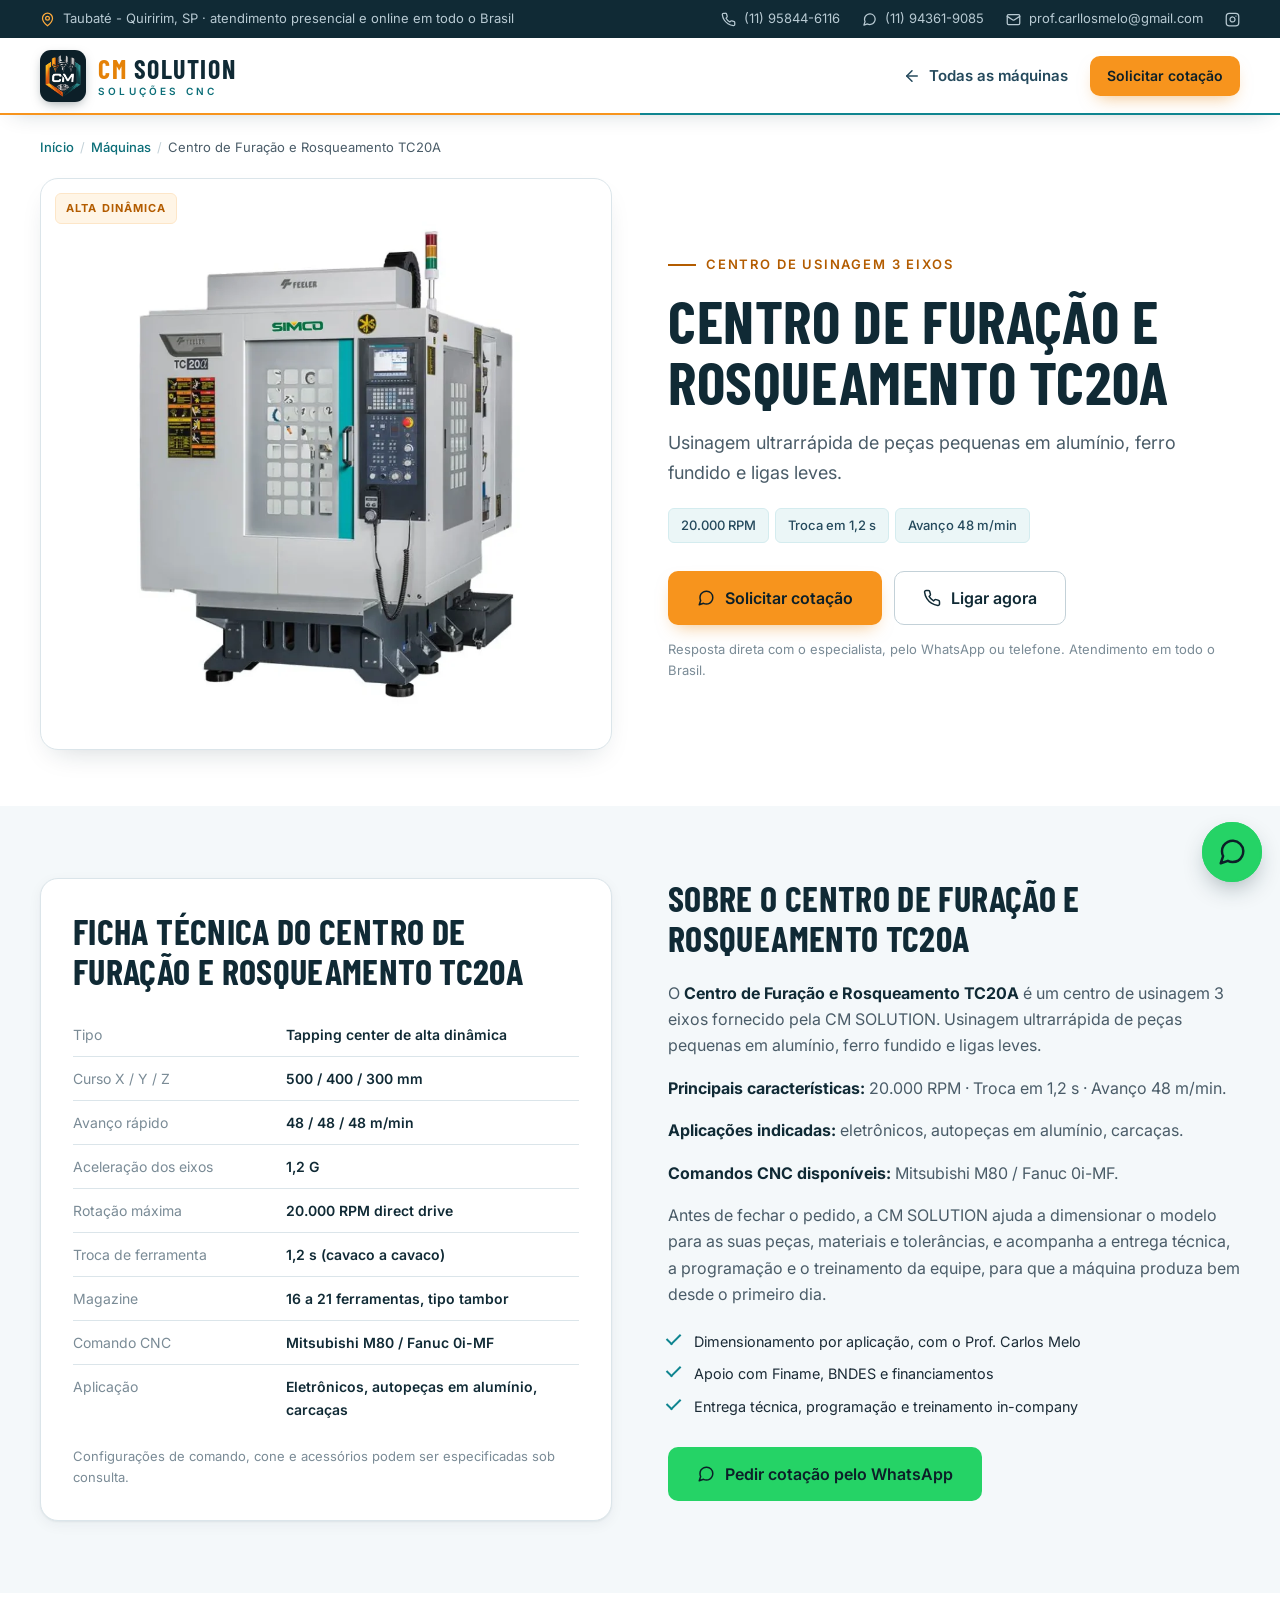
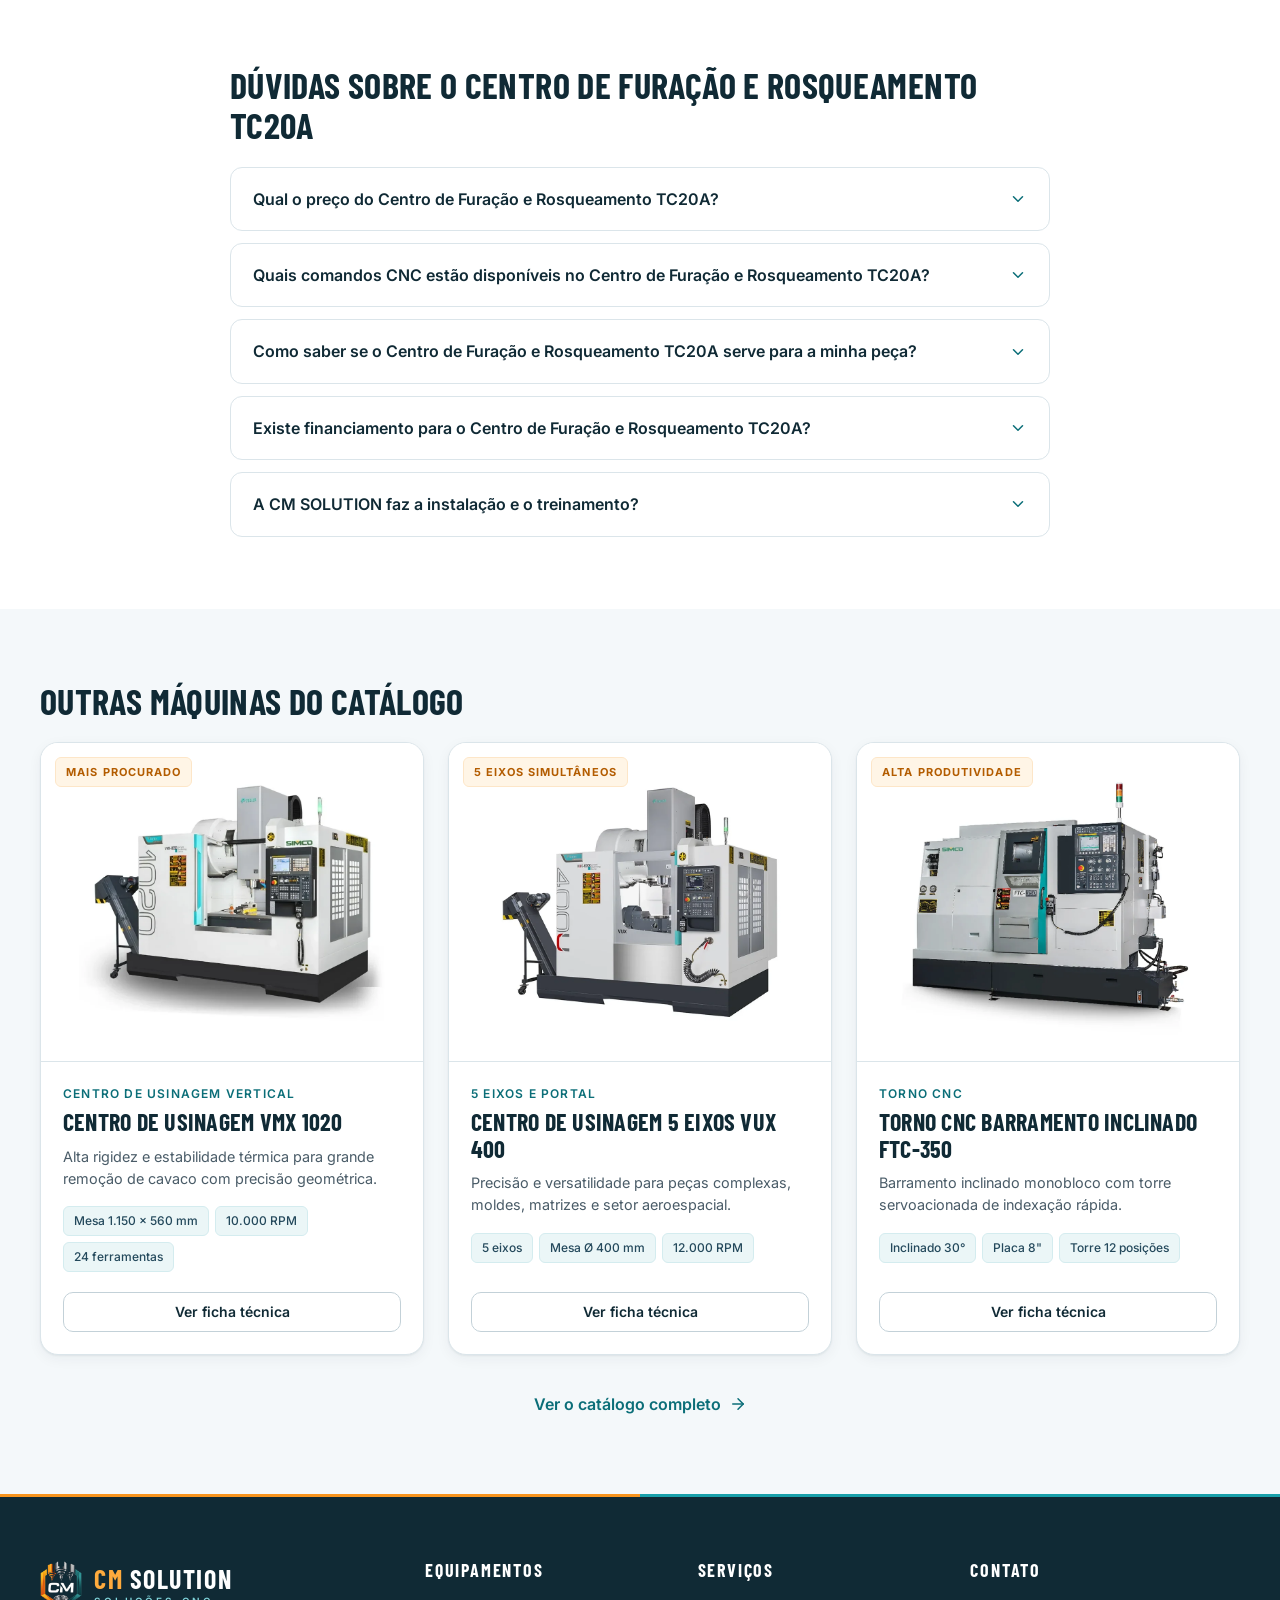
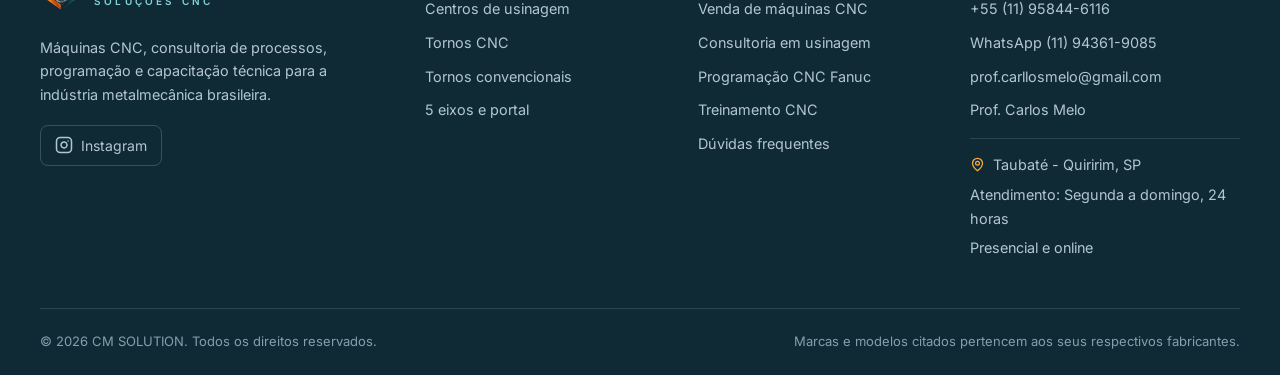
==== commit c8612657: "Aplica o plano de otimização: nova proposta de valor, serviços, SEO local - Home: título consultivo," ====
--- a/maquinas/centro-de-furacao-e-rosqueamento-tc20a.html
+++ b/maquinas/centro-de-furacao-e-rosqueamento-tc20a.html
@@ -101,11 +101,12 @@
 
   <div class="topbar">
     <div class="container topbar__inner">
-      <p class="topbar__tag"><svg class="icon"><use href="#i-pin"/></svg> Atendimento em todo o Brasil</p>
+      <p class="topbar__tag"><svg class="icon"><use href="#i-pin"/></svg> Taubaté - Quiririm, SP · atendimento presencial e online em todo o Brasil</p>
       <div class="topbar__links">
         <a href="tel:+5511958446116"><svg class="icon"><use href="#i-phone"/></svg> (11) 95844-6116</a>
         <a href="https://wa.me/5511943619085" target="_blank" rel="noopener"><svg class="icon"><use href="#i-chat"/></svg> (11) 94361-9085</a>
         <a href="mailto:prof.carllosmelo@gmail.com" class="topbar__mail"><svg class="icon"><use href="#i-mail"/></svg> prof.carllosmelo@gmail.com</a>
+        <a href="https://www.instagram.com/melo3dcriandosolucoes/" target="_blank" rel="noopener me" aria-label="Instagram @melo3dcriandosolucoes"><svg class="icon" viewBox="0 0 24 24" aria-hidden="true"><rect x="2" y="2" width="20" height="20" rx="5" ry="5"/><path d="M16 11.37A4 4 0 1 1 12.63 8 4 4 0 0 1 16 11.37z"/><line x1="17.5" y1="6.5" x2="17.51" y2="6.5"/></svg></a>
       </div>
     </div>
   </div>
@@ -292,21 +293,25 @@
           </span>
         </a>
         <p>Máquinas CNC, consultoria de processos, programação e capacitação técnica para a indústria metalmecânica brasileira.</p>
+        <div class="footer__social">
+          <a href="https://www.instagram.com/melo3dcriandosolucoes/" target="_blank" rel="noopener me" aria-label="Instagram @melo3dcriandosolucoes"><svg class="icon" viewBox="0 0 24 24" aria-hidden="true"><rect x="2" y="2" width="20" height="20" rx="5" ry="5"/><path d="M16 11.37A4 4 0 1 1 12.63 8 4 4 0 0 1 16 11.37z"/><line x1="17.5" y1="6.5" x2="17.51" y2="6.5"/></svg> Instagram</a>
+        </div>
       </div>
 
       <nav class="footer__col" aria-label="Equipamentos">
         <h4>Equipamentos</h4>
-        <a href="/#maquinas">Centros de usinagem</a>
-        <a href="/#maquinas">Tornos CNC</a>
-        <a href="/#maquinas">Tornos convencionais</a>
-        <a href="/#maquinas">5 eixos e portal</a>
+        <a href="/#maquinas" data-line="centros">Centros de usinagem</a>
+        <a href="/#maquinas" data-line="tornos-cnc">Tornos CNC</a>
+        <a href="/#maquinas" data-line="tornos-conv">Tornos convencionais</a>
+        <a href="/#maquinas" data-line="5eixos-portal">5 eixos e portal</a>
       </nav>
 
       <nav class="footer__col" aria-label="Serviços">
         <h4>Serviços</h4>
-        <a href="/#servicos">Consultoria de processos</a>
-        <a href="/#servicos">Programação CNC</a>
-        <a href="/#servicos">Treinamentos</a>
+        <a href="/venda-de-centro-de-usinagem-cnc">Venda de máquinas CNC</a>
+        <a href="/consultoria-em-usinagem-cnc">Consultoria em usinagem</a>
+        <a href="/programacao-cnc-fanuc">Programação CNC Fanuc</a>
+        <a href="/treinamento-cnc">Treinamento CNC</a>
         <a href="/#faq">Dúvidas frequentes</a>
       </nav>
 
@@ -316,11 +321,16 @@
         <a href="https://wa.me/5511943619085" target="_blank" rel="noopener">WhatsApp (11) 94361-9085</a>
         <a href="mailto:prof.carllosmelo@gmail.com">prof.carllosmelo@gmail.com</a>
         <span>Prof. Carlos Melo</span>
+        <address class="footer__addr">
+          <span><svg class="icon"><use href="#i-pin"/></svg> Taubaté - Quiririm, SP</span>
+          <span>Atendimento: Segunda a domingo, 24 horas</span>
+          <span>Presencial e online</span>
+        </address>
       </div>
     </div>
 
     <div class="container footer__bottom">
-      <p>© 2026 CM SOLUTION. Todos os direitos reservados.</p>
+      <p>© <span id="year">2026</span> CM SOLUTION. Todos os direitos reservados.</p>
       <p>Marcas e modelos citados pertencem aos seus respectivos fabricantes.</p>
     </div>
   </footer>
--- a/assets/css/style.css
+++ b/assets/css/style.css
@@ -201,7 +201,7 @@
   mask-image: radial-gradient(ellipse at 75% 40%, #000 0%, transparent 70%);
 }
 .hero__grid { position: relative; display: grid; grid-template-columns: 1.05fr 1fr; gap: 64px; align-items: center; }
-.hero__title { font-family: var(--font-display); font-weight: 700; text-transform: uppercase; letter-spacing: .005em; font-size: clamp(2.6rem, 1.6rem + 4.2vw, 5rem); line-height: 1; margin: 18px 0 22px; color: var(--navy-900); }
+.hero__title { font-family: var(--font-display); font-weight: 700; text-transform: uppercase; letter-spacing: .005em; font-size: clamp(2.1rem, 1.3rem + 3.3vw, 3.9rem); line-height: 1.02; margin: 18px 0 22px; color: var(--navy-900); }
 .hero__title span { color: var(--teal-700); }
 .hero__lead { color: var(--text-soft); font-size: 1.125rem; max-width: 52ch; }
 .hero__actions { display: flex; flex-wrap: wrap; gap: 14px; margin: 34px 0 30px; }
@@ -547,3 +547,50 @@
 .model-links ul { display: flex; flex-wrap: wrap; gap: 8px 10px; }
 .model-links a { display: inline-block; font-size: .875rem; font-weight: 500; color: var(--navy-700); background: var(--teal-50); border: 1px solid var(--teal-100); padding: 7px 14px; border-radius: 8px; transition: background-color .2s, border-color .2s, color .2s; }
 .model-links a:hover { background: var(--white); border-color: var(--teal-600); color: var(--teal-700); }
+
+/* 12. SERVIÇOS EM 4 CARTÕES, AULAS ONLINE, REDES SOCIAIS E ENDEREÇO ------- */
+.services { grid-template-columns: repeat(2, 1fr); }
+.service h3 a { color: inherit; transition: color .2s; }
+.service h3 a:hover { color: var(--teal-700); }
+.service__actions { display: flex; flex-wrap: wrap; align-items: center; gap: 12px 20px; margin-top: auto; }
+.service__actions .link-btn { margin-top: 0; }
+
+.online { display: flex; align-items: center; justify-content: space-between; gap: 32px; margin-top: 32px; padding: 36px 40px; background: var(--navy-900); color: #cfdde4; border-radius: var(--radius-lg); box-shadow: var(--shadow-md); }
+.online .eyebrow { color: var(--orange-400); }
+.online h3 { font-family: var(--font-display); font-weight: 700; font-size: clamp(1.5rem, 1.1rem + 1.4vw, 2.125rem); text-transform: uppercase; letter-spacing: .01em; color: var(--white); margin: 10px 0 10px; line-height: 1.1; }
+.online__copy p:last-child { max-width: 60ch; }
+.online__actions { display: flex; flex-direction: column; align-items: flex-start; gap: 14px; flex: none; }
+.online .link-btn { color: var(--teal-300); }
+.online .link-btn:hover { border-color: var(--teal-300); }
+
+.hero__more { align-self: center; }
+.text-link { color: var(--teal-700); font-weight: 600; border-bottom: 1.5px solid var(--teal-100); transition: border-color .2s; }
+.text-link:hover { border-color: var(--teal-700); }
+
+.topbar__links .icon { flex: none; }
+.footer__social { display: flex; gap: 10px; margin-top: 18px; }
+.footer__social a { display: inline-flex; align-items: center; gap: 8px; padding: 8px 14px; border: 1px solid rgba(255, 255, 255, .18); border-radius: 8px; font-size: .875rem; transition: border-color .2s, color .2s; }
+.footer__social a:hover { border-color: var(--teal-300); color: var(--teal-300); }
+.footer__addr { display: flex; flex-direction: column; gap: 6px; font-style: normal; margin-top: 6px; padding-top: 14px; border-top: 1px solid rgba(255, 255, 255, .12); }
+.footer__addr span { display: flex; align-items: flex-start; gap: 8px; }
+.footer__addr .icon { margin-top: 4px; color: var(--orange-400); width: 15px; height: 15px; }
+
+.quotes { display: grid; grid-template-columns: repeat(auto-fit, minmax(280px, 1fr)); gap: 24px; }
+.quote { background: var(--white); border: 1px solid var(--line); border-radius: var(--radius-lg); padding: 28px; box-shadow: var(--shadow-sm); }
+.quote blockquote p { color: var(--text); font-size: 1.0625rem; }
+.quote figcaption { display: flex; flex-direction: column; margin-top: 18px; font-size: .875rem; color: var(--text-soft); }
+.quote figcaption strong { color: var(--navy-900); }
+
+@media (max-width: 960px) {
+  .services { grid-template-columns: 1fr; }
+  .online { flex-direction: column; align-items: flex-start; padding: 30px 24px; }
+}
+@media (max-width: 640px) {
+  .hero__more { align-self: flex-start; }
+  .service__actions .btn { width: 100%; }
+  .footer__social { flex-wrap: wrap; }
+}
+
+@media (min-width: 961px) {
+  .services .service__media { aspect-ratio: 16 / 8; }
+}
--- a/assets/css/machine.css
+++ b/assets/css/machine.css
@@ -87,3 +87,14 @@
   .brand__sub { letter-spacing: .2em; }
   .mp-header__actions .btn { padding: 0 12px; font-size: .8125rem; }
 }
+
+/* páginas de serviço */
+.mp-hero__media--photo { aspect-ratio: 16 / 10; padding: 0; }
+.mp-hero__media--photo img { object-fit: cover; }
+.mp-items { display: grid; grid-template-columns: repeat(auto-fit, minmax(260px, 1fr)); gap: 20px; }
+.mp-item { background: var(--white); border: 1px solid var(--line); border-radius: var(--radius-lg); padding: 26px; box-shadow: var(--shadow-sm); }
+.mp-item h3 { font-family: var(--font-display); font-size: 1.375rem; text-transform: uppercase; letter-spacing: .01em; color: var(--navy-900); margin-bottom: 10px; line-height: 1.15; }
+.mp-item h3 a:hover { color: var(--teal-700); }
+.mp-item p { color: var(--text-soft); font-size: .9375rem; }
+.mp-section .model-links { margin-top: 0; padding-top: 0; border-top: 0; }
+.mp-section .model-links h3 { display: none; }
